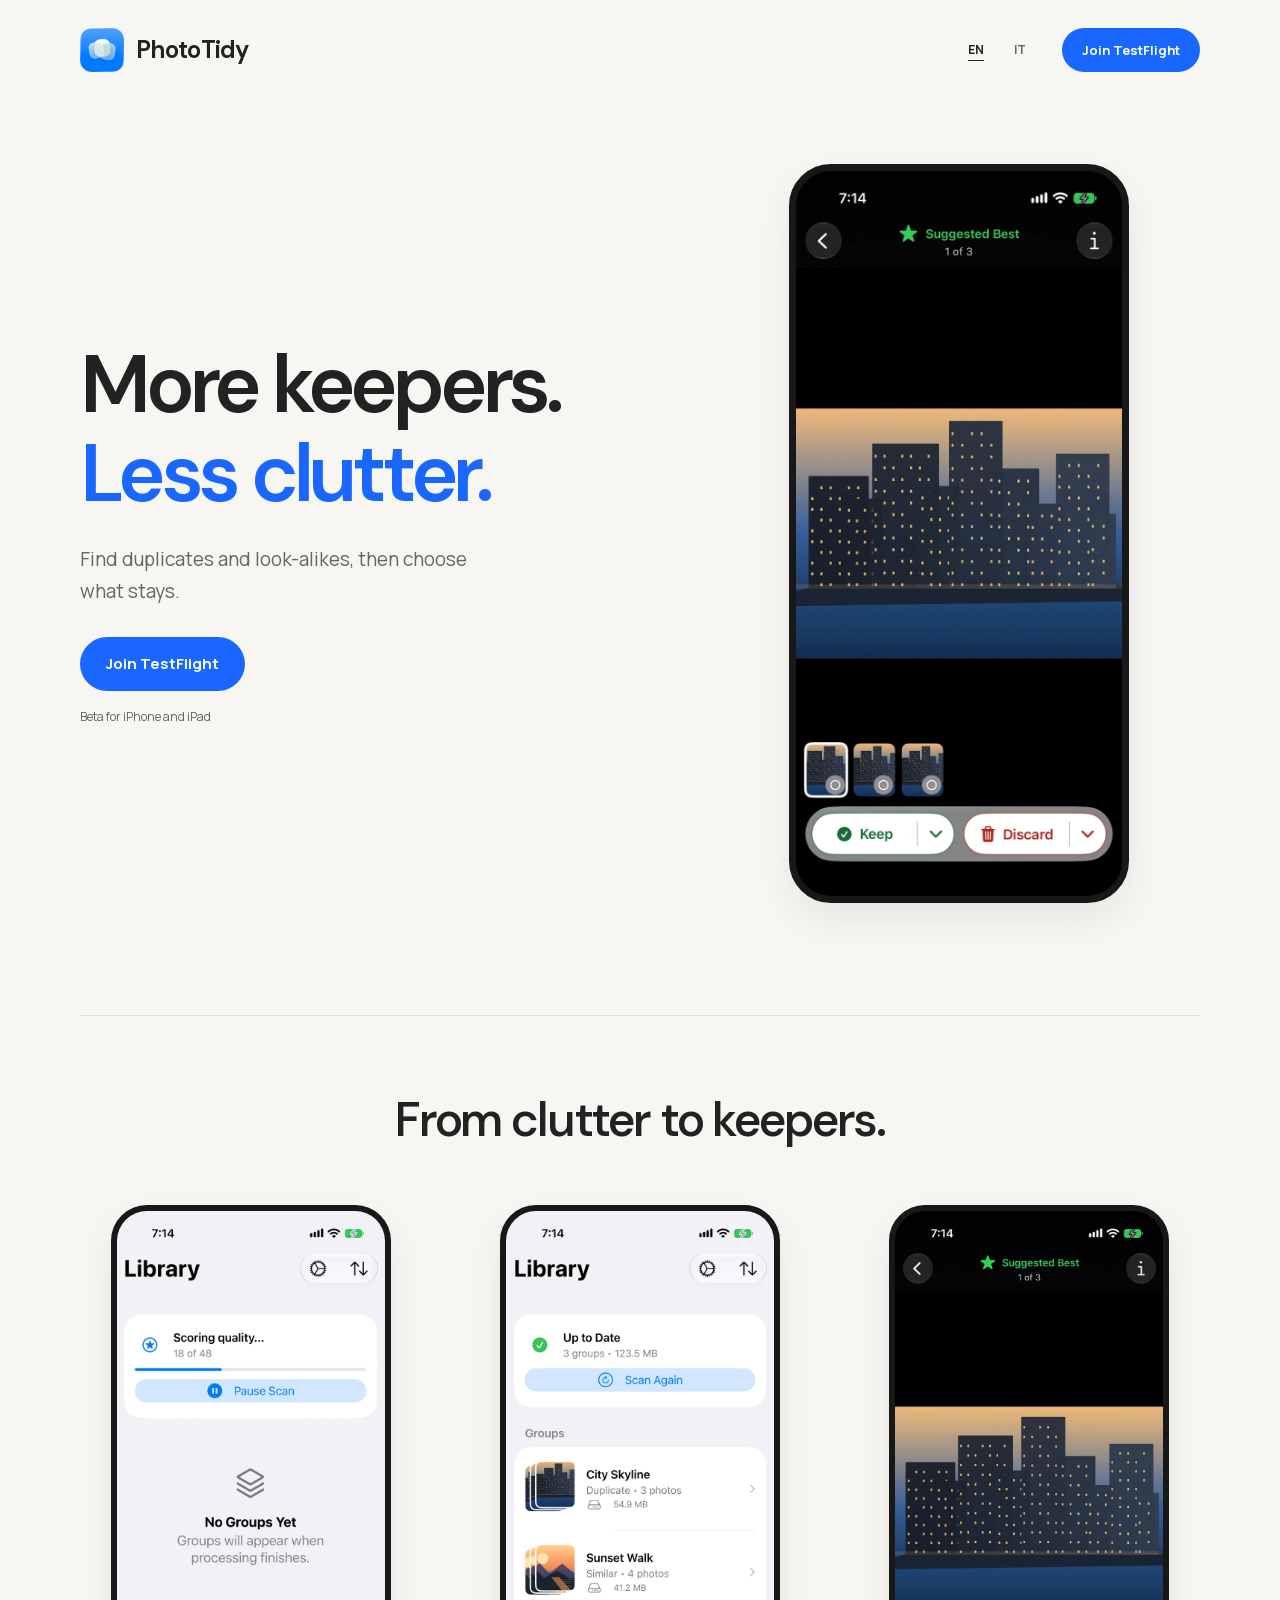
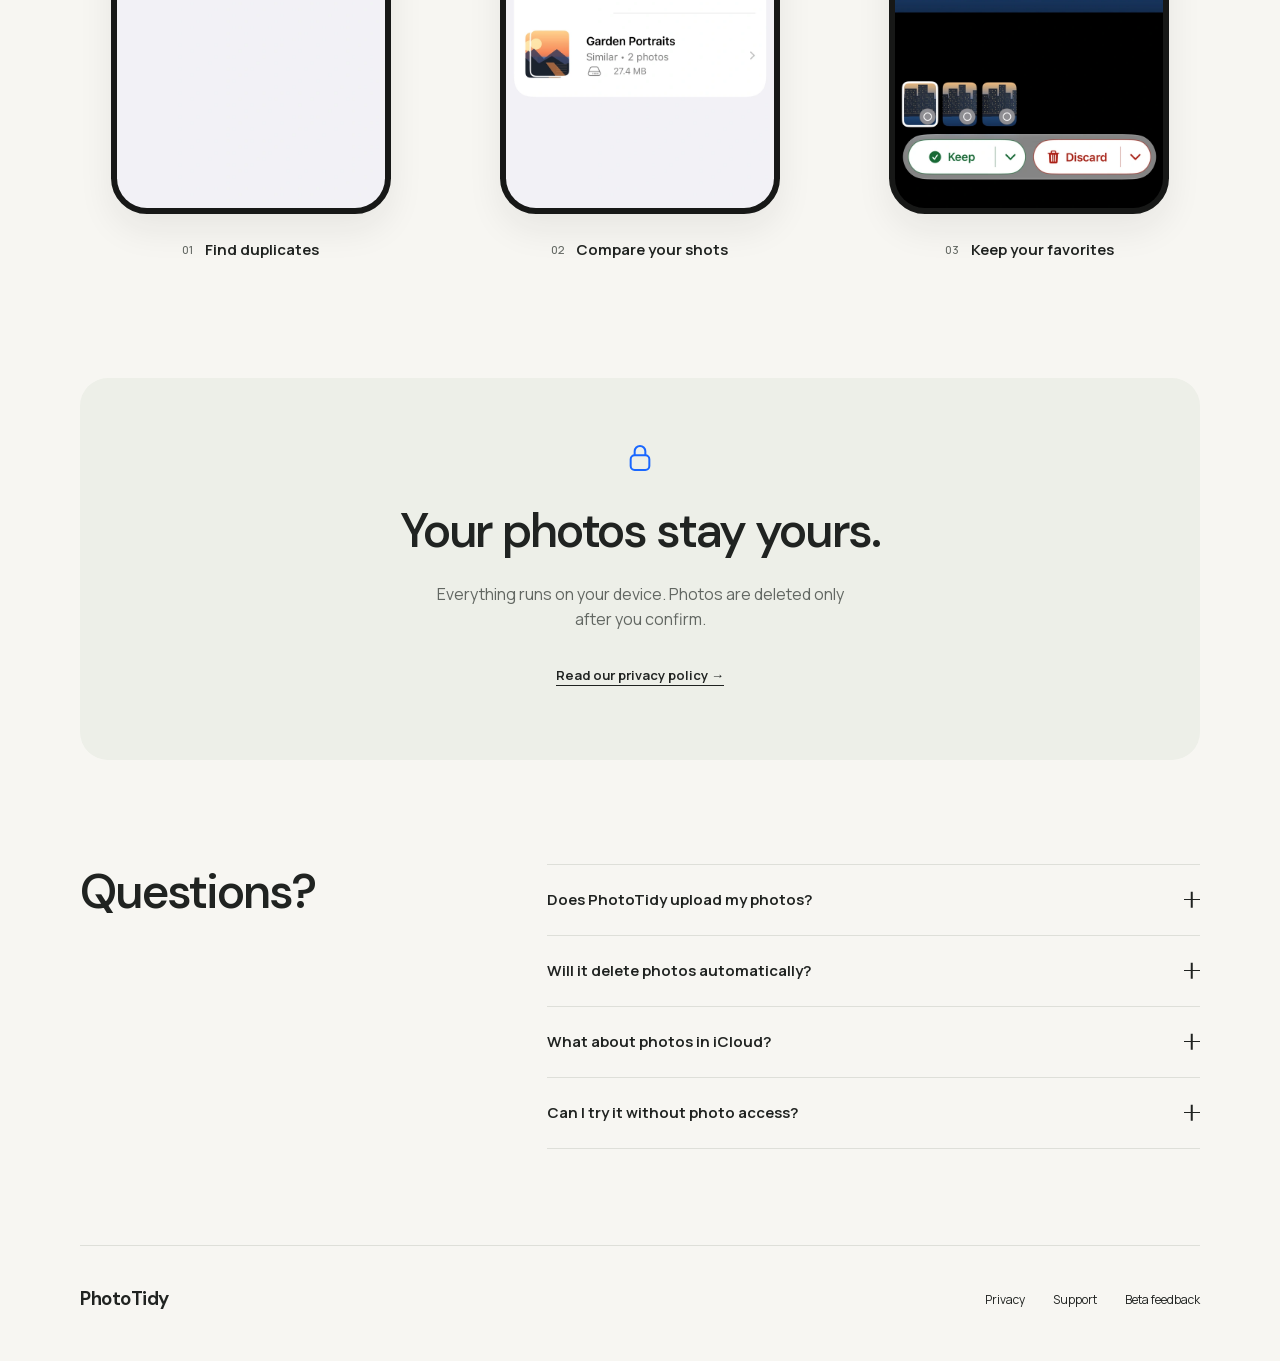
==== index.html @ 8529cd3a "Redesign landing pages with minimal layout and scroll reveals" ====
<!doctype html>
<html lang="en">
<head>
  <meta charset="utf-8">
  <meta name="viewport" content="width=device-width, initial-scale=1">
  <meta name="description" content="Find duplicates and similar shots, compare the best, and reclaim space. Every PhotoTidy scan runs privately on your device.">
  <meta property="og:title" content="PhotoTidy — Private photo cleanup for iPhone">
  <meta property="og:description" content="Find duplicates and similar shots, compare the best, and reclaim space. Every PhotoTidy scan runs privately on your device.">
  <meta property="og:type" content="website">
  <meta property="og:url" content="https://gerardomaruotti.github.io/photo-tidy-site/">
  <meta property="og:image" content="https://gerardomaruotti.github.io/photo-tidy-site/assets/og-redesign-20260906.png">
  <meta name="twitter:card" content="summary_large_image">
  <meta name="twitter:title" content="PhotoTidy — Private photo cleanup for iPhone">
  <meta name="twitter:description" content="Find duplicates and similar shots, compare the best, and reclaim space. Every PhotoTidy scan runs privately on your device.">
  <meta name="twitter:image" content="https://gerardomaruotti.github.io/photo-tidy-site/assets/og-redesign-20260906.png">
  <link rel="canonical" href="https://gerardomaruotti.github.io/photo-tidy-site/">
  <link rel="alternate" hreflang="en" href="https://gerardomaruotti.github.io/photo-tidy-site/">
  <link rel="alternate" hreflang="it" href="https://gerardomaruotti.github.io/photo-tidy-site/it/">
  <link rel="alternate" hreflang="x-default" href="https://gerardomaruotti.github.io/photo-tidy-site/">
  <link rel="icon" type="image/png" sizes="256x256" href="assets/favicon.png">
  <link rel="apple-touch-icon" href="assets/app-icon.png">
  <link rel="preload" href="assets/fonts/dm-sans.woff2" as="font" type="font/woff2" crossorigin>
  <link rel="preload" href="assets/fonts/manrope.woff2" as="font" type="font/woff2" crossorigin>
  <link rel="stylesheet" href="landing.css?v=20260906-redesign">
  <title>PhotoTidy — Private photo cleanup for iPhone</title>
<script src="landing.js?v=20260906-redesign" defer></script>
</head>
<body>
<a class="skip-link" href="#main">Skip to content</a>
<header class="header container">
<a class="brand" href="#top" aria-label="PhotoTidy"><img src="assets/app-icon.png" width="44" height="44" alt=""><span>PhotoTidy</span></a>
<nav aria-label="Main navigation">
<div class="languages" aria-label="Language"><a href="./" lang="en" hreflang="en" aria-current="page">EN</a><a href="it/" lang="it" hreflang="it" >IT</a></div>
<a class="button button-small" href="https://testflight.apple.com/join/RuyQJqvQ">Join TestFlight</a>
</nav></header>
<main id="main">
<section class="hero container" id="top" aria-labelledby="hero-title">
<div class="hero-copy"><h1 id="hero-title">More keepers.<br><span>Less clutter.</span></h1><p>Find duplicates and look-alikes, then choose what stays.</p><a class="button" href="https://testflight.apple.com/join/RuyQJqvQ">Join TestFlight</a><small>Beta for iPhone and iPad</small></div>
<div class="hero-visual"><div class="phone"><img src="assets/screenshots/compare-20260906.jpg" srcset="assets/screenshots/compare-20260906-736.webp 736w, assets/screenshots/compare-20260906-1104.webp 1104w" sizes="(max-width: 700px) 280px, 340px" width="1206" height="2622" alt="PhotoTidy interface: Keep your favorites" fetchpriority="high" decoding="async"></div></div></section>
<section class="walkthrough container" id="how-it-works" aria-labelledby="walk-title">
<h2 id="walk-title" data-reveal>From clutter to keepers.</h2><div class="steps">
<figure data-reveal style="--delay:0ms"><div class="phone"><img src="assets/screenshots/scan-20260906.jpg" srcset="assets/screenshots/scan-20260906-736.webp 736w, assets/screenshots/scan-20260906-1104.webp 1104w" sizes="(max-width: 700px) 260px, 280px" width="1206" height="2622" alt="PhotoTidy interface: Find duplicates" loading="lazy" decoding="async"></div><figcaption><span class="step-number" aria-hidden="true">01</span>Find duplicates</figcaption></figure>
<figure data-reveal style="--delay:70ms"><div class="phone"><img src="assets/screenshots/library-20260906.jpg" srcset="assets/screenshots/library-20260906-736.webp 736w, assets/screenshots/library-20260906-1104.webp 1104w" sizes="(max-width: 700px) 260px, 280px" width="1206" height="2622" alt="PhotoTidy interface: Compare your shots" loading="lazy" decoding="async"></div><figcaption><span class="step-number" aria-hidden="true">02</span>Compare your shots</figcaption></figure>
<figure data-reveal style="--delay:140ms"><div class="phone"><img src="assets/screenshots/compare-20260906.jpg" srcset="assets/screenshots/compare-20260906-736.webp 736w, assets/screenshots/compare-20260906-1104.webp 1104w" sizes="(max-width: 700px) 260px, 280px" width="1206" height="2622" alt="PhotoTidy interface: Keep your favorites" loading="lazy" decoding="async"></div><figcaption><span class="step-number" aria-hidden="true">03</span>Keep your favorites</figcaption></figure>
</div></section>
<section class="privacy container" id="privacy" aria-labelledby="privacy-title">
<div class="privacy-panel" data-reveal><svg aria-hidden="true" viewBox="0 0 24 24" fill="none" stroke="currentColor" stroke-width="1.5"><rect x="5" y="10" width="14" height="11" rx="3"/><path d="M8 10V7a4 4 0 0 1 8 0v3"/></svg><h2 id="privacy-title">Your photos stay yours.</h2><p>Everything runs on your device. Photos are deleted only after you confirm.</p><a class="text-link" href="privacy/">Read our privacy policy<span aria-hidden="true"> →</span></a></div></section>
<section class="faq container" id="faq" aria-labelledby="faq-title">
<h2 id="faq-title" data-reveal>Questions?</h2><div class="faq-list" data-reveal>
<details><summary>Does PhotoTidy upload my photos?<span class="plus" aria-hidden="true"></span></summary><p>No. PhotoTidy analyzes your library on your device, without uploading photos or metadata.</p></details>
<details><summary>Will it delete photos automatically?<span class="plus" aria-hidden="true"></span></summary><p>No. You choose what to keep or discard in Compare, then confirm deletion with the system prompt.</p></details>
<details><summary>What about photos in iCloud?<span class="plus" aria-hidden="true"></span></summary><p>Scanning uses local photos by default. You can allow iCloud downloads for scanning in Settings.</p></details>
<details><summary>Can I try it without photo access?<span class="plus" aria-hidden="true"></span></summary><p>Yes. Demo mode lets you explore the app before granting access to your photos.</p></details>
</div></section></main>
<footer class="footer container"><a class="wordmark" href="#top">PhotoTidy</a><nav aria-label="Footer"><a href="privacy/">Privacy</a><a href="support/">Support</a><a href="mailto:maruotti@icloud.com?subject=PhotoTidy%20Beta%20Feedback">Beta feedback</a></nav></footer>
</body>
</html>
---- landing.css ----
@font-face{font-family:"DM Sans";font-style:normal;font-weight:100 1000;font-display:swap;src:url("assets/fonts/dm-sans.woff2") format("woff2")}
@font-face{font-family:Manrope;font-style:normal;font-weight:200 800;font-display:swap;src:url("assets/fonts/manrope.woff2") format("woff2")}
:root{--paper:#f7f6f2;--ink:#202321;--muted:#626762;--blue:#1967ff;--line:#dedfd9}
*{box-sizing:border-box}
html{scroll-behavior:smooth;scroll-padding-top:24px}
body{margin:0;background:var(--paper);color:var(--ink);font:16px/1.6 Manrope,sans-serif}
a{color:inherit;text-decoration:none}
img{display:block;max-width:100%}
h1,h2,p,figure{margin:0}
h1,h2,.brand,.wordmark{font-family:"DM Sans",sans-serif}
:focus-visible{outline:3px solid var(--blue);outline-offset:5px}
.container{width:min(1120px,calc(100% - 80px));margin-inline:auto}
.skip-link{position:fixed;top:12px;left:12px;z-index:10;background:white;padding:12px;transform:translateY(-160%)}
.skip-link:focus{transform:none}
.header{min-height:100px;display:flex;align-items:center;justify-content:space-between;gap:24px}
.brand{display:flex;align-items:center;gap:12px;font-size:24px;font-weight:650;letter-spacing:-.7px}
.brand img{border-radius:12px}
.header nav,.languages{display:flex;align-items:center;gap:20px}
.languages{gap:0}
.languages a{display:grid;place-items:center;min-width:44px;min-height:44px;font-size:12px;font-weight:700;color:var(--muted)}
.languages a[aria-current]{color:var(--ink);text-decoration:underline;text-underline-offset:6px}
.button{display:inline-flex;align-items:center;justify-content:center;min-height:54px;padding:13px 26px;border-radius:100px;background:var(--blue);color:white;font-size:15px;font-weight:700;transition:background-color .2s}
.button:hover{background:#1153d3}
.button-small{font-size:13px;min-height:44px;padding:10px 20px}
.hero{display:grid;grid-template-columns:1.2fr 1fr;align-items:center;gap:60px;padding-block:64px 112px}
h1{font-size:clamp(56px,6.3vw,88px);font-weight:600;letter-spacing:-.065em;line-height:1.1}
h1 span{color:var(--blue)}
.hero-copy>p{max-width:390px;margin:26px 0 30px;font-size:19px;color:var(--muted);line-height:1.65}
.hero-copy small{display:block;margin-top:16px;font-size:12px;color:var(--muted)}
.hero-visual{display:grid;place-items:center}
.phone{width:100%;aspect-ratio:1206/2622;background:#171817;border:7px solid #171817;border-radius:42px;overflow:hidden;box-shadow:0 16px 36px #20232112}
.phone img{width:100%;height:100%;object-fit:cover}
.hero .phone{width:min(340px,100%)}
h2{font-size:clamp(32px,3.8vw,48px);font-weight:550;letter-spacing:-.045em;line-height:1.18}
.walkthrough{padding-block:76px 104px;border-top:1px solid var(--line)}
.walkthrough h2{text-align:center;margin-bottom:56px}
.steps{display:grid;grid-template-columns:repeat(3,minmax(0,1fr));gap:48px}
.steps figure{min-width:0;display:flex;flex-direction:column;align-items:center}
.steps .phone{max-width:280px;border-radius:36px;border-width:6px}
figcaption{display:flex;align-items:center;justify-content:center;gap:12px;margin-top:24px;font-size:15px;font-weight:650}
.step-number{font-size:11px;color:var(--muted);font-weight:500}
.privacy{padding-block:12px 96px}
.privacy-panel{padding:64px 28px;background:#edefe8;border-radius:28px;text-align:center}
.privacy-panel svg{width:32px;height:32px;margin:0 auto 22px;color:var(--blue)}
.privacy-panel p{max-width:430px;margin:22px auto;color:var(--muted)}
.text-link{display:inline-block;padding-block:10px;font-size:13px;font-weight:650;text-decoration:underline;text-underline-offset:5px}
.faq{display:grid;grid-template-columns:1fr 1.65fr;align-items:start;gap:72px;padding-block:8px 96px}
.faq-list{border-top:1px solid var(--line)}
details{border-bottom:1px solid var(--line)}
summary{display:flex;align-items:center;justify-content:space-between;gap:20px;padding:23px 0;font-size:15px;font-weight:650;cursor:pointer;list-style:none}
summary::-webkit-details-marker{display:none}
.plus{position:relative;flex:0 0 16px;height:16px}
.plus::before,.plus::after{content:"";position:absolute;background:currentColor;left:0;top:7px;width:16px;height:1.5px}
.plus::after{transform:rotate(90deg)}
details[open] .plus::after{transform:none}
details p{margin:0 32px 24px 0;color:var(--muted);font-size:14px}
.footer{border-top:1px solid var(--line);padding-block:32px 40px;display:flex;align-items:center;justify-content:space-between;gap:20px}
.wordmark{font-size:19px;font-weight:650;letter-spacing:-.5px}
.footer nav{display:flex;gap:28px;flex-wrap:wrap}
.footer nav a{font-size:12px;padding-block:12px}
.footer nav a:hover{text-decoration:underline}
[data-reveal].reveal-pending{opacity:0;transform:translateY(16px)}
[data-reveal].reveal-active{transition:opacity 450ms ease-out,transform 450ms ease-out;transition-delay:var(--delay,0ms)}
[data-reveal]:focus-within{opacity:1!important;transform:none!important;transition:none!important}
@media(max-width:1000px){.hero{gap:32px}.steps{gap:28px}.faq{gap:40px}}
@media(max-width:700px){
.container{width:calc(100% - 40px)}
.header{min-height:88px;gap:10px}.brand{gap:8px;font-size:20px}.brand img{width:36px;height:36px;border-radius:10px}
.header nav{gap:6px}.button-small{font-size:11px;padding:10px 13px}.languages a{min-width:36px}
.hero{grid-template-columns:1fr;gap:44px;text-align:center;padding-block:44px 72px}
h1{font-size:clamp(48px,10.5vw,68px);letter-spacing:-.055em}
.hero-copy>p{font-size:17px;max-width:340px;margin:22px auto 26px}.hero .phone{width:min(280px,100%);border-radius:38px}
.walkthrough{padding-block:56px 64px}.walkthrough h2{margin-bottom:38px}.steps{grid-template-columns:1fr;gap:48px}.steps .phone{width:min(260px,100%)}figcaption{margin-top:18px}
.privacy{padding-block:0 64px}.privacy-panel{padding:44px 22px;border-radius:22px}.privacy-panel p{font-size:15px}
.faq{grid-template-columns:1fr;gap:28px;padding-block:0 64px}.faq h2{text-align:center}summary{font-size:14px;padding-block:22px}
.footer{flex-direction:column;gap:8px;padding-block:28px}.footer nav{gap:24px;justify-content:center}
[data-reveal].reveal-pending{transform:translateY(8px)}[data-reveal].reveal-active{transition-duration:300ms;transition-delay:0ms}
}
@media(max-width:390px){.brand span{display:none}.header nav{gap:8px}.languages a{min-width:40px}}
@media(prefers-reduced-motion:reduce){html{scroll-behavior:auto}*,*::before,*::after{transition:none!important;animation:none!important}[data-reveal].reveal-pending{opacity:1;transform:none}}
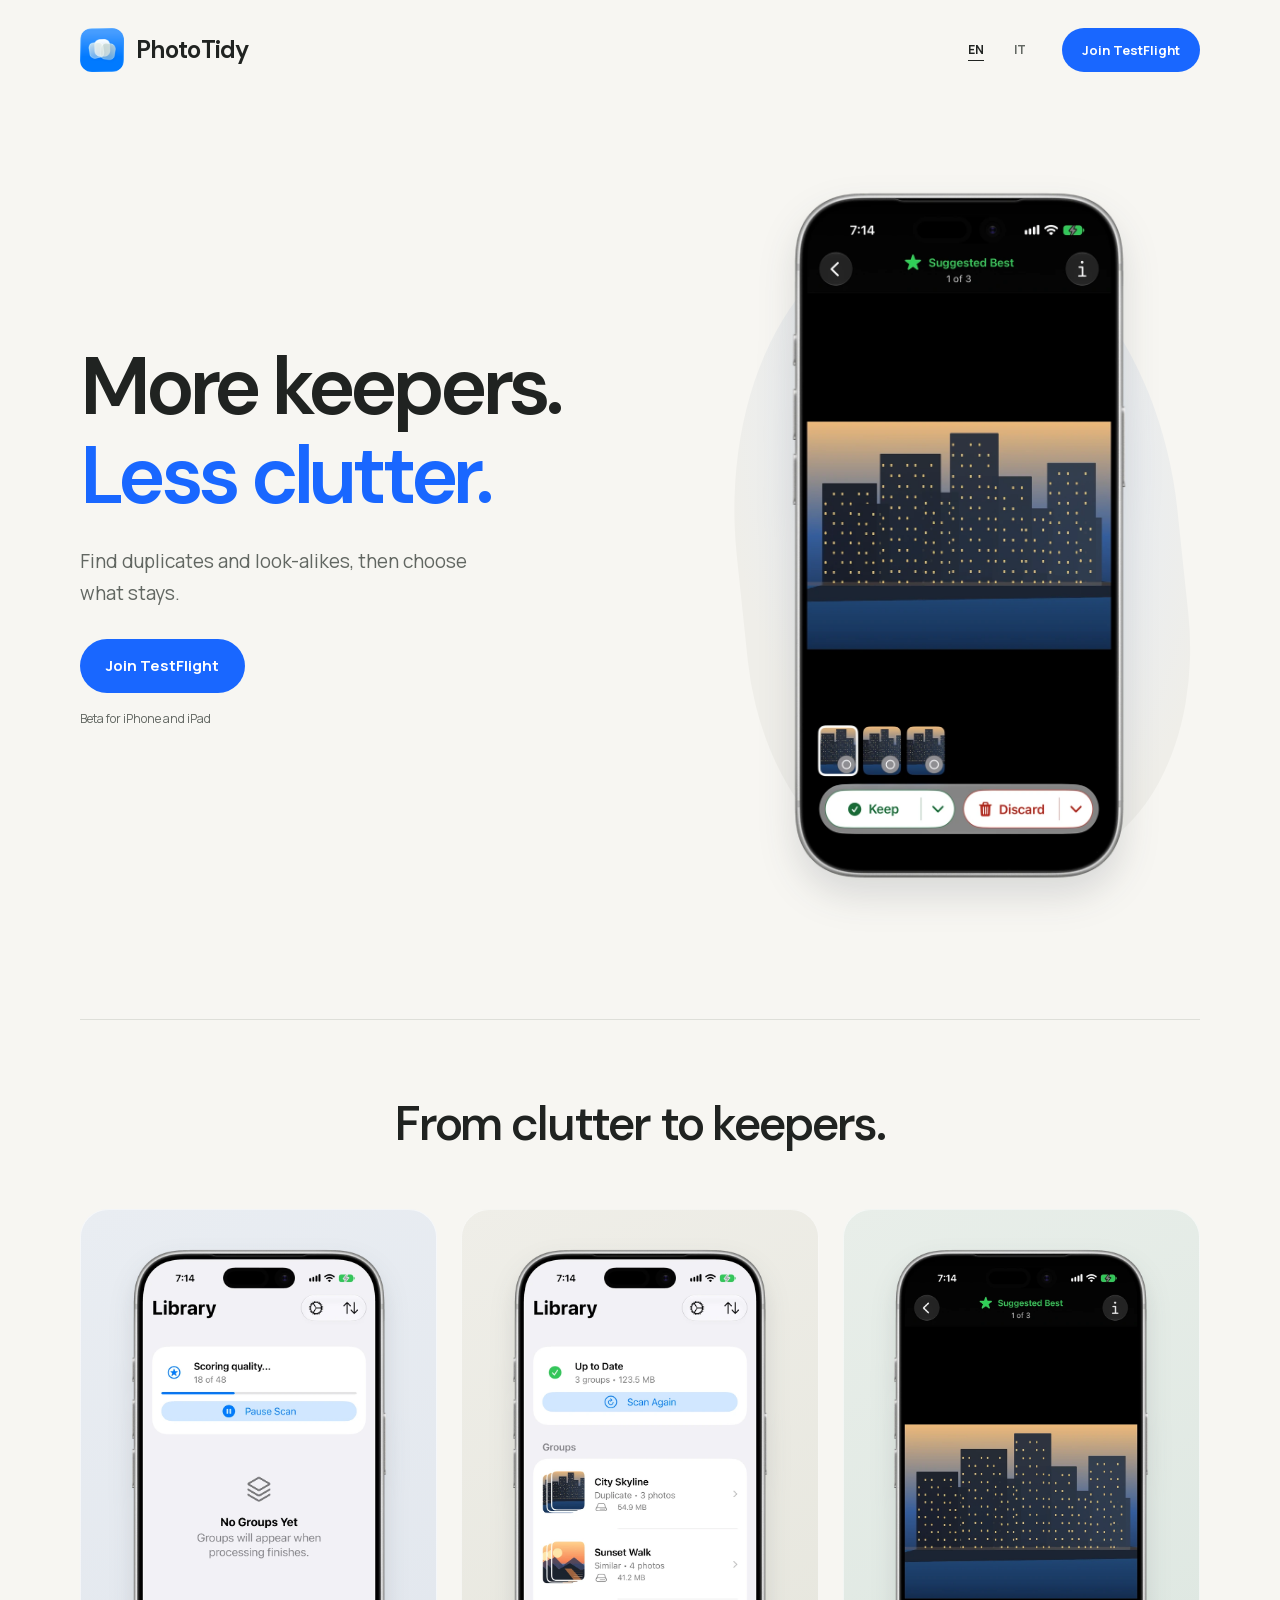
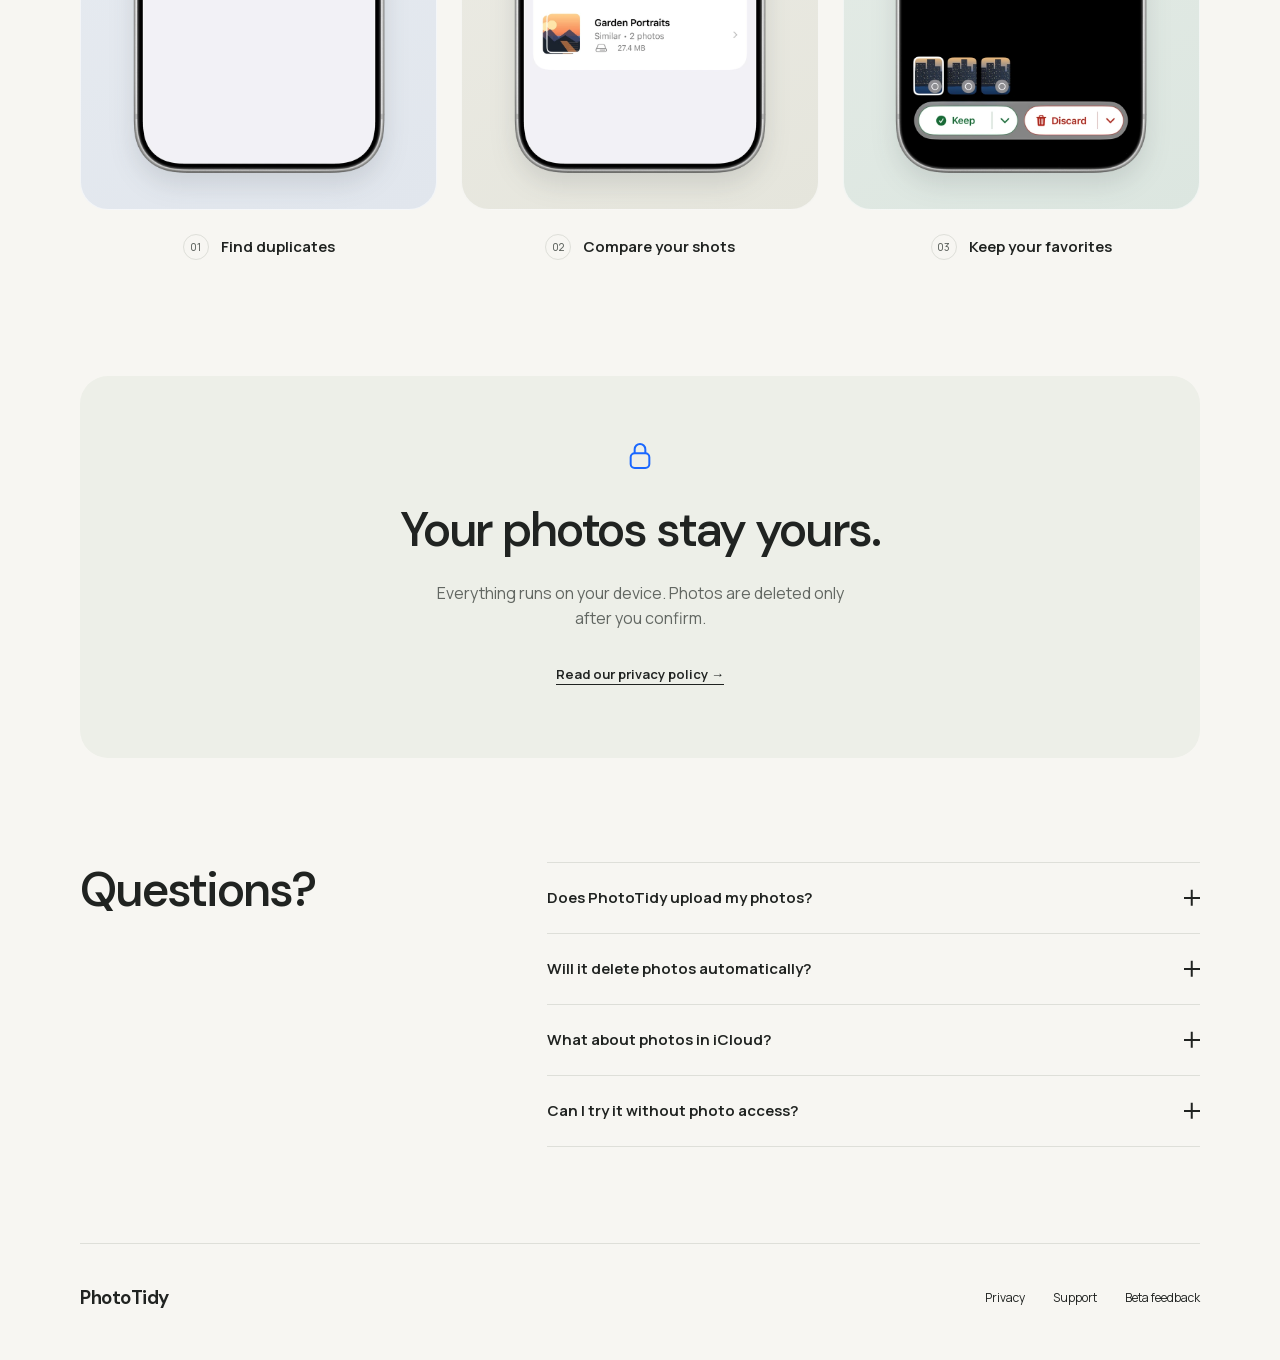
==== commit 9562ff56: "Polish screenshot sections with authentic iPhone frames" ====
--- a/index.html
+++ b/index.html
@@ -8,11 +8,11 @@
   <meta property="og:description" content="Find duplicates and similar shots, compare the best, and reclaim space. Every PhotoTidy scan runs privately on your device.">
   <meta property="og:type" content="website">
   <meta property="og:url" content="https://gerardomaruotti.github.io/photo-tidy-site/">
-  <meta property="og:image" content="https://gerardomaruotti.github.io/photo-tidy-site/assets/og-redesign-20260906.png">
+  <meta property="og:image" content="https://gerardomaruotti.github.io/photo-tidy-site/assets/og-framed-20260906.png">
   <meta name="twitter:card" content="summary_large_image">
   <meta name="twitter:title" content="PhotoTidy — Private photo cleanup for iPhone">
   <meta name="twitter:description" content="Find duplicates and similar shots, compare the best, and reclaim space. Every PhotoTidy scan runs privately on your device.">
-  <meta name="twitter:image" content="https://gerardomaruotti.github.io/photo-tidy-site/assets/og-redesign-20260906.png">
+  <meta name="twitter:image" content="https://gerardomaruotti.github.io/photo-tidy-site/assets/og-framed-20260906.png">
   <link rel="canonical" href="https://gerardomaruotti.github.io/photo-tidy-site/">
   <link rel="alternate" hreflang="en" href="https://gerardomaruotti.github.io/photo-tidy-site/">
   <link rel="alternate" hreflang="it" href="https://gerardomaruotti.github.io/photo-tidy-site/it/">
@@ -21,7 +21,7 @@
   <link rel="apple-touch-icon" href="assets/app-icon.png">
   <link rel="preload" href="assets/fonts/dm-sans.woff2" as="font" type="font/woff2" crossorigin>
   <link rel="preload" href="assets/fonts/manrope.woff2" as="font" type="font/woff2" crossorigin>
-  <link rel="stylesheet" href="landing.css?v=20260906-redesign">
+  <link rel="stylesheet" href="landing.css?v=20260906-frames">
   <title>PhotoTidy — Private photo cleanup for iPhone</title>
 <script src="landing.js?v=20260906-redesign" defer></script>
 </head>
@@ -36,12 +36,12 @@
 <main id="main">
 <section class="hero container" id="top" aria-labelledby="hero-title">
 <div class="hero-copy"><h1 id="hero-title">More keepers.<br><span>Less clutter.</span></h1><p>Find duplicates and look-alikes, then choose what stays.</p><a class="button" href="https://testflight.apple.com/join/RuyQJqvQ">Join TestFlight</a><small>Beta for iPhone and iPad</small></div>
-<div class="hero-visual"><div class="phone"><img src="assets/screenshots/compare-20260906.jpg" srcset="assets/screenshots/compare-20260906-736.webp 736w, assets/screenshots/compare-20260906-1104.webp 1104w" sizes="(max-width: 700px) 280px, 340px" width="1206" height="2622" alt="PhotoTidy interface: Keep your favorites" fetchpriority="high" decoding="async"></div></div></section>
+<div class="hero-visual"><div class="phone"><img src="assets/screenshots/compare-framed-20260906.png" srcset="assets/screenshots/compare-framed-20260906-736.webp 736w, assets/screenshots/compare-framed-20260906-1104.webp 1104w" sizes="(max-width: 700px) 280px, (max-width: 1000px) 32vw, 340px" width="1350" height="2760" alt="PhotoTidy interface: Keep your favorites" fetchpriority="high" decoding="async"></div></div></section>
 <section class="walkthrough container" id="how-it-works" aria-labelledby="walk-title">
 <h2 id="walk-title" data-reveal>From clutter to keepers.</h2><div class="steps">
-<figure data-reveal style="--delay:0ms"><div class="phone"><img src="assets/screenshots/scan-20260906.jpg" srcset="assets/screenshots/scan-20260906-736.webp 736w, assets/screenshots/scan-20260906-1104.webp 1104w" sizes="(max-width: 700px) 260px, 280px" width="1206" height="2622" alt="PhotoTidy interface: Find duplicates" loading="lazy" decoding="async"></div><figcaption><span class="step-number" aria-hidden="true">01</span>Find duplicates</figcaption></figure>
-<figure data-reveal style="--delay:70ms"><div class="phone"><img src="assets/screenshots/library-20260906.jpg" srcset="assets/screenshots/library-20260906-736.webp 736w, assets/screenshots/library-20260906-1104.webp 1104w" sizes="(max-width: 700px) 260px, 280px" width="1206" height="2622" alt="PhotoTidy interface: Compare your shots" loading="lazy" decoding="async"></div><figcaption><span class="step-number" aria-hidden="true">02</span>Compare your shots</figcaption></figure>
-<figure data-reveal style="--delay:140ms"><div class="phone"><img src="assets/screenshots/compare-20260906.jpg" srcset="assets/screenshots/compare-20260906-736.webp 736w, assets/screenshots/compare-20260906-1104.webp 1104w" sizes="(max-width: 700px) 260px, 280px" width="1206" height="2622" alt="PhotoTidy interface: Keep your favorites" loading="lazy" decoding="async"></div><figcaption><span class="step-number" aria-hidden="true">03</span>Keep your favorites</figcaption></figure>
+<figure data-reveal style="--delay:0ms"><div class="device-stage"><div class="phone"><img src="assets/screenshots/scan-framed-20260906.png" srcset="assets/screenshots/scan-framed-20260906-736.webp 736w, assets/screenshots/scan-framed-20260906-1104.webp 1104w" sizes="(max-width: 700px) 244px, (max-width: 1000px) 23vw, 260px" width="1350" height="2760" alt="PhotoTidy interface: Find duplicates" loading="lazy" decoding="async"></div></div><figcaption><span class="step-number" aria-hidden="true">01</span>Find duplicates</figcaption></figure>
+<figure data-reveal style="--delay:70ms"><div class="device-stage"><div class="phone"><img src="assets/screenshots/library-framed-20260906.png" srcset="assets/screenshots/library-framed-20260906-736.webp 736w, assets/screenshots/library-framed-20260906-1104.webp 1104w" sizes="(max-width: 700px) 244px, (max-width: 1000px) 23vw, 260px" width="1350" height="2760" alt="PhotoTidy interface: Compare your shots" loading="lazy" decoding="async"></div></div><figcaption><span class="step-number" aria-hidden="true">02</span>Compare your shots</figcaption></figure>
+<figure data-reveal style="--delay:140ms"><div class="device-stage"><div class="phone"><img src="assets/screenshots/compare-framed-20260906.png" srcset="assets/screenshots/compare-framed-20260906-736.webp 736w, assets/screenshots/compare-framed-20260906-1104.webp 1104w" sizes="(max-width: 700px) 244px, (max-width: 1000px) 23vw, 260px" width="1350" height="2760" alt="PhotoTidy interface: Keep your favorites" loading="lazy" decoding="async"></div></div><figcaption><span class="step-number" aria-hidden="true">03</span>Keep your favorites</figcaption></figure>
 </div></section>
 <section class="privacy container" id="privacy" aria-labelledby="privacy-title">
 <div class="privacy-panel" data-reveal><svg aria-hidden="true" viewBox="0 0 24 24" fill="none" stroke="currentColor" stroke-width="1.5"><rect x="5" y="10" width="14" height="11" rx="3"/><path d="M8 10V7a4 4 0 0 1 8 0v3"/></svg><h2 id="privacy-title">Your photos stay yours.</h2><p>Everything runs on your device. Photos are deleted only after you confirm.</p><a class="text-link" href="privacy/">Read our privacy policy<span aria-hidden="true"> →</span></a></div></section>
--- a/landing.css
+++ b/landing.css
@@ -27,18 +27,22 @@
 h1 span{color:var(--blue)}
 .hero-copy>p{max-width:390px;margin:26px 0 30px;font-size:19px;color:var(--muted);line-height:1.65}
 .hero-copy small{display:block;margin-top:16px;font-size:12px;color:var(--muted)}
-.hero-visual{display:grid;place-items:center}
-.phone{width:100%;aspect-ratio:1206/2622;background:#171817;border:7px solid #171817;border-radius:42px;overflow:hidden;box-shadow:0 16px 36px #20232112}
-.phone img{width:100%;height:100%;object-fit:cover}
+.hero-visual{position:relative;isolation:isolate;display:grid;place-items:center;padding-block:24px}
+.hero-visual::before{content:"";position:absolute;z-index:-1;inset:8% 4% 5%;border-radius:48% 48% 36% 36%;background:radial-gradient(ellipse at 55% 35%,#e0e9f9 0%,#eaedf0 45%,#efeee9 72%);transform:rotate(-6deg)}
+.phone{width:100%;position:relative;filter:drop-shadow(0 18px 18px #252e3b24)}
+.phone img{width:100%;height:auto;aspect-ratio:1350/2760;object-fit:contain}
 .hero .phone{width:min(340px,100%)}
 h2{font-size:clamp(32px,3.8vw,48px);font-weight:550;letter-spacing:-.045em;line-height:1.18}
 .walkthrough{padding-block:76px 104px;border-top:1px solid var(--line)}
 .walkthrough h2{text-align:center;margin-bottom:56px}
-.steps{display:grid;grid-template-columns:repeat(3,minmax(0,1fr));gap:48px}
+.steps{display:grid;grid-template-columns:repeat(3,minmax(0,1fr));gap:24px}
 .steps figure{min-width:0;display:flex;flex-direction:column;align-items:center}
-.steps .phone{max-width:280px;border-radius:36px;border-width:6px}
+.device-stage{width:100%;display:grid;place-items:center;padding:36px 24px 32px;border-radius:28px;background:linear-gradient(155deg,#e9edf2,#e1e6ed);border:1px solid #fff9}
+.steps figure:nth-child(2) .device-stage{background:linear-gradient(155deg,#efeee8,#e5e5dc)}
+.steps figure:nth-child(3) .device-stage{background:linear-gradient(155deg,#e8eee9,#dce6e0)}
+.steps .phone{max-width:260px;filter:drop-shadow(0 12px 12px #252e3b20)}
 figcaption{display:flex;align-items:center;justify-content:center;gap:12px;margin-top:24px;font-size:15px;font-weight:650}
-.step-number{font-size:11px;color:var(--muted);font-weight:500}
+.step-number{display:grid;place-items:center;width:26px;height:26px;border:1px solid var(--line);border-radius:50%;font-size:10px;color:var(--muted);font-weight:500}
 .privacy{padding-block:12px 96px}
 .privacy-panel{padding:64px 28px;background:#edefe8;border-radius:28px;text-align:center}
 .privacy-panel svg{width:32px;height:32px;margin:0 auto 22px;color:var(--blue)}
@@ -62,15 +66,16 @@
 [data-reveal].reveal-pending{opacity:0;transform:translateY(16px)}
 [data-reveal].reveal-active{transition:opacity 450ms ease-out,transform 450ms ease-out;transition-delay:var(--delay,0ms)}
 [data-reveal]:focus-within{opacity:1!important;transform:none!important;transition:none!important}
-@media(max-width:1000px){.hero{gap:32px}.steps{gap:28px}.faq{gap:40px}}
+@media(max-width:1000px){.hero{gap:32px}.steps{gap:16px}.device-stage{padding:28px 16px;border-radius:22px}.faq{gap:40px}}
 @media(max-width:700px){
 .container{width:calc(100% - 40px)}
 .header{min-height:88px;gap:10px}.brand{gap:8px;font-size:20px}.brand img{width:36px;height:36px;border-radius:10px}
 .header nav{gap:6px}.button-small{font-size:11px;padding:10px 13px}.languages a{min-width:36px}
 .hero{grid-template-columns:1fr;gap:44px;text-align:center;padding-block:44px 72px}
 h1{font-size:clamp(48px,10.5vw,68px);letter-spacing:-.055em}
-.hero-copy>p{font-size:17px;max-width:340px;margin:22px auto 26px}.hero .phone{width:min(280px,100%);border-radius:38px}
-.walkthrough{padding-block:56px 64px}.walkthrough h2{margin-bottom:38px}.steps{grid-template-columns:1fr;gap:48px}.steps .phone{width:min(260px,100%)}figcaption{margin-top:18px}
+.hero-copy>p{font-size:17px;max-width:340px;margin:22px auto 26px}.hero .phone{width:min(280px,100%)}
+.hero-visual{padding:22px 8px}.hero-visual::before{inset:8% 0 6%;max-width:390px;margin-inline:auto;transform:none;border-radius:44% 44% 32% 32%}
+.walkthrough{padding-block:56px 64px}.walkthrough h2{margin-bottom:38px}.steps{grid-template-columns:1fr;gap:36px}.steps figure{width:100%;max-width:390px;margin-inline:auto}.device-stage{padding:30px 18px;border-radius:24px}.steps .phone{width:min(244px,100%)}figcaption{margin-top:18px}
 .privacy{padding-block:0 64px}.privacy-panel{padding:44px 22px;border-radius:22px}.privacy-panel p{font-size:15px}
 .faq{grid-template-columns:1fr;gap:28px;padding-block:0 64px}.faq h2{text-align:center}summary{font-size:14px;padding-block:22px}
 .footer{flex-direction:column;gap:8px;padding-block:28px}.footer nav{gap:24px;justify-content:center}
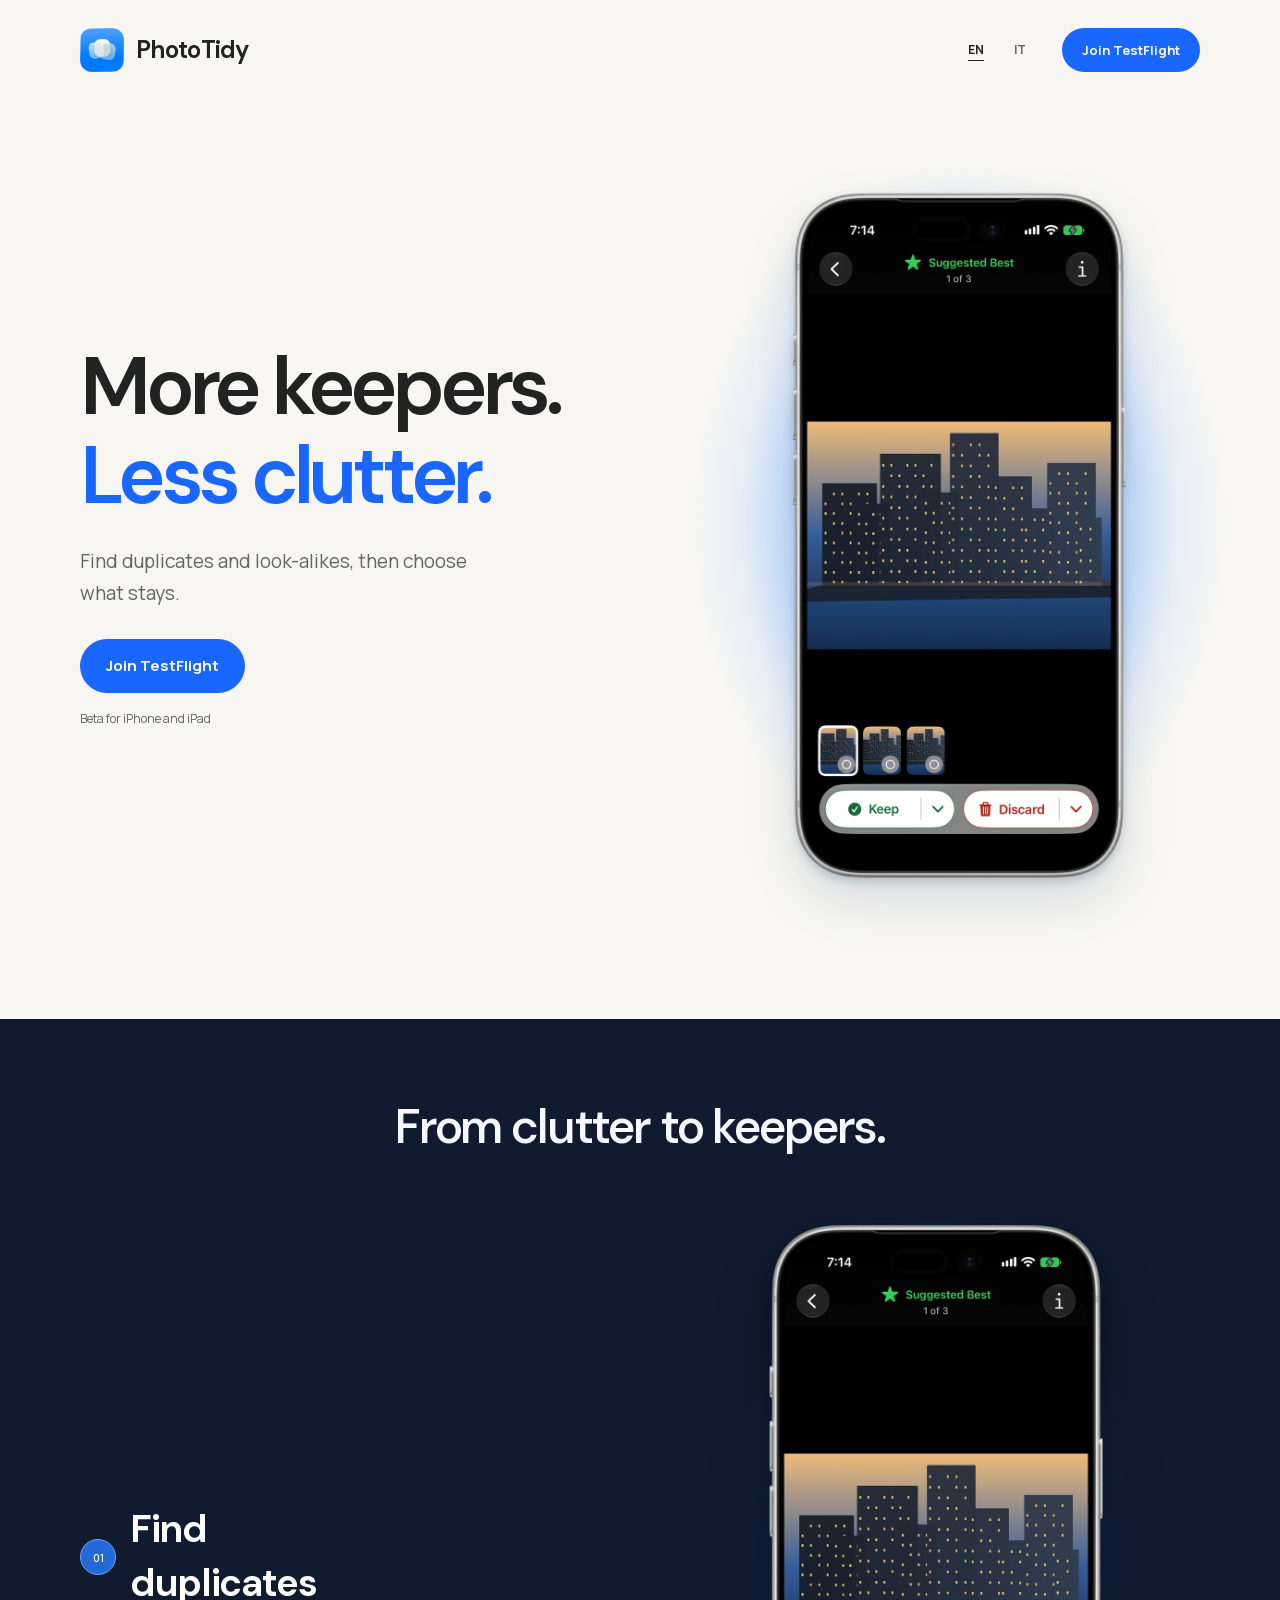
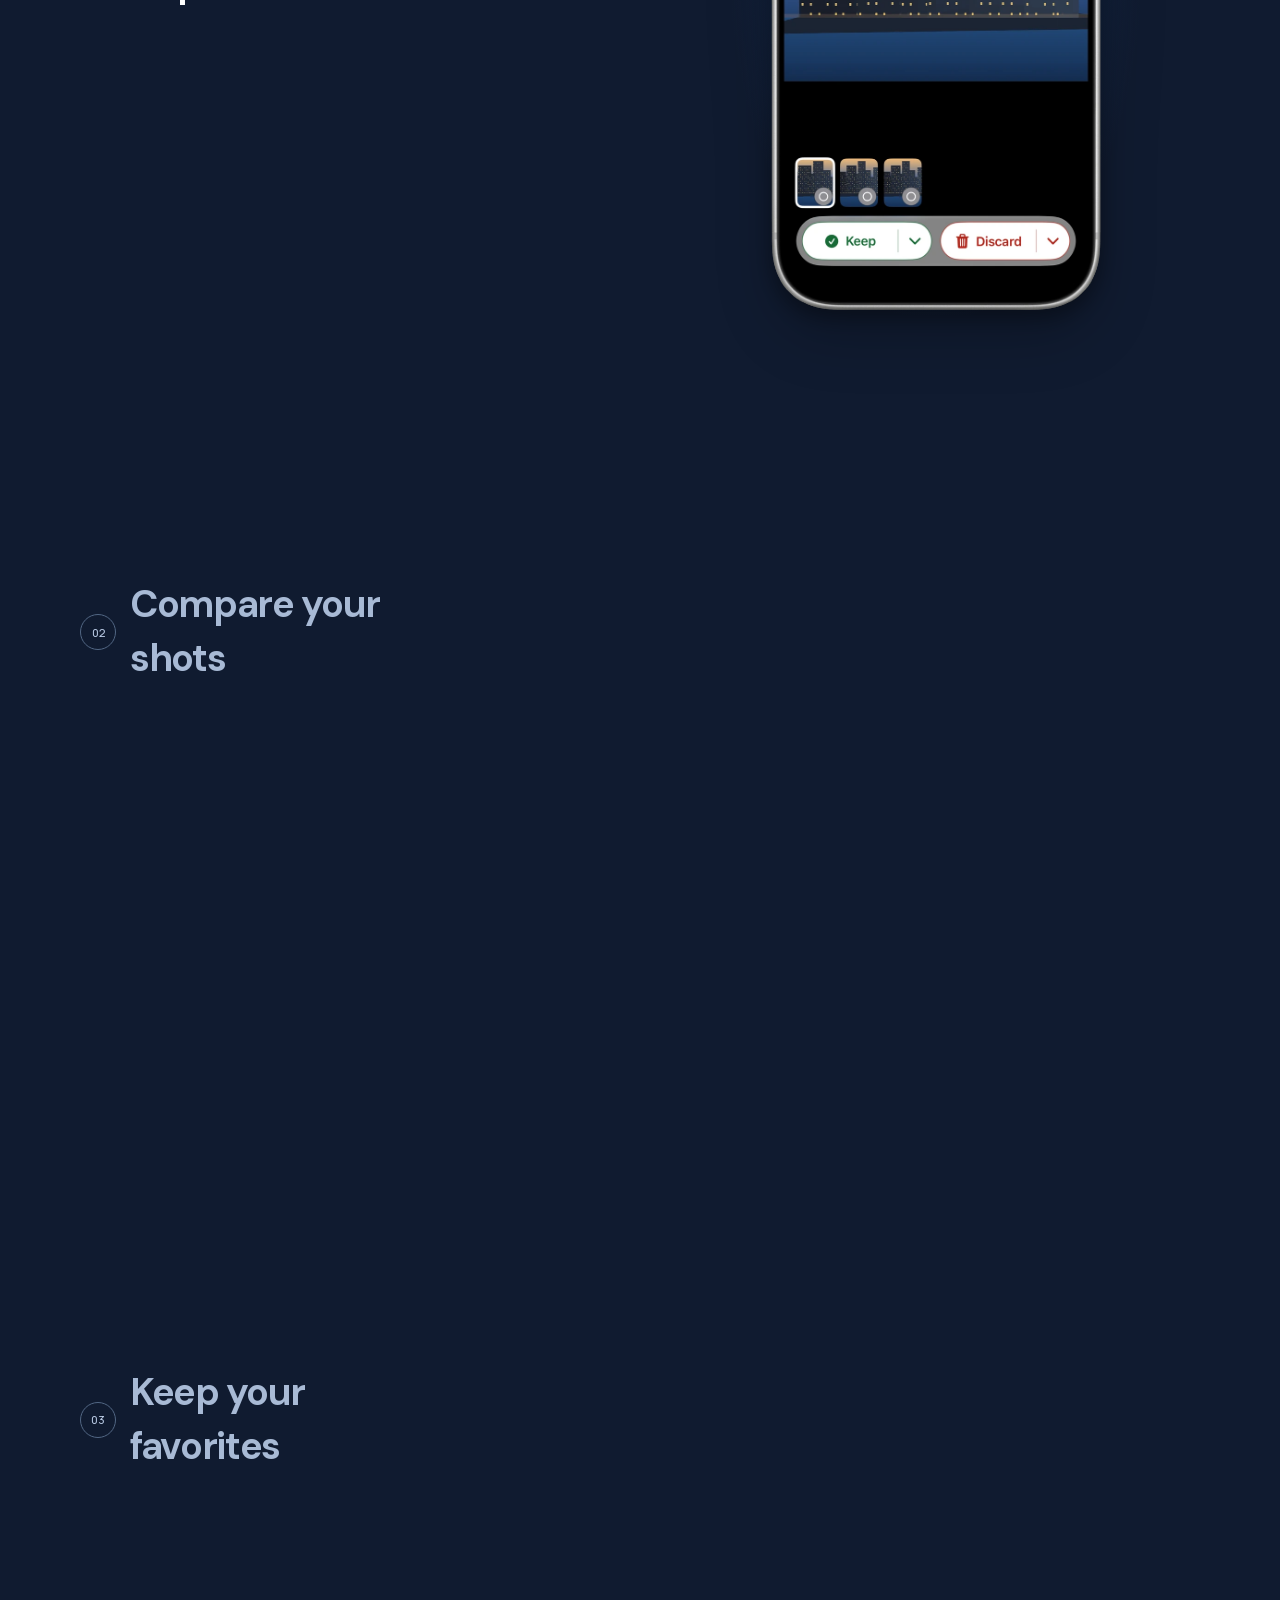
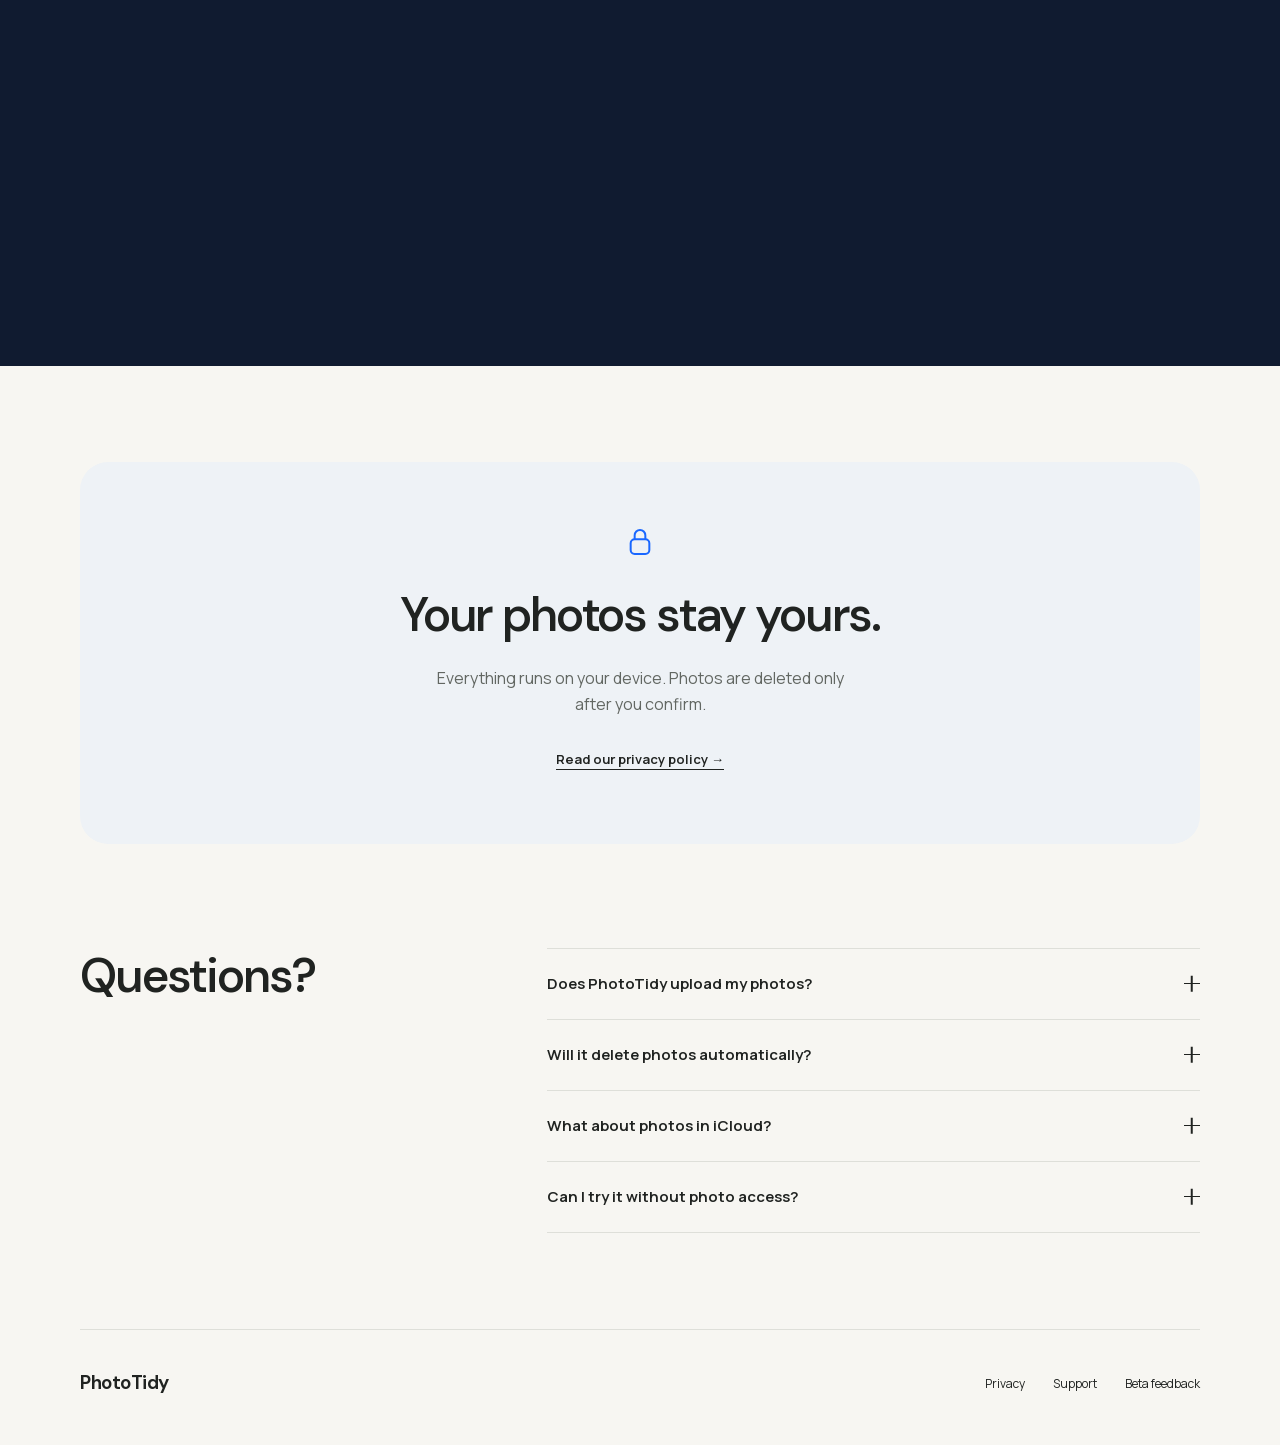
==== commit b10b5a41: "Add blue depth and responsive scroll storytelling" ====
--- a/index.html
+++ b/index.html
@@ -8,11 +8,11 @@
   <meta property="og:description" content="Find duplicates and similar shots, compare the best, and reclaim space. Every PhotoTidy scan runs privately on your device.">
   <meta property="og:type" content="website">
   <meta property="og:url" content="https://gerardomaruotti.github.io/photo-tidy-site/">
-  <meta property="og:image" content="https://gerardomaruotti.github.io/photo-tidy-site/assets/og-framed-20260906.png">
+  <meta property="og:image" content="https://gerardomaruotti.github.io/photo-tidy-site/assets/og-depth-20260906.png">
   <meta name="twitter:card" content="summary_large_image">
   <meta name="twitter:title" content="PhotoTidy — Private photo cleanup for iPhone">
   <meta name="twitter:description" content="Find duplicates and similar shots, compare the best, and reclaim space. Every PhotoTidy scan runs privately on your device.">
-  <meta name="twitter:image" content="https://gerardomaruotti.github.io/photo-tidy-site/assets/og-framed-20260906.png">
+  <meta name="twitter:image" content="https://gerardomaruotti.github.io/photo-tidy-site/assets/og-depth-20260906.png">
   <link rel="canonical" href="https://gerardomaruotti.github.io/photo-tidy-site/">
   <link rel="alternate" hreflang="en" href="https://gerardomaruotti.github.io/photo-tidy-site/">
   <link rel="alternate" hreflang="it" href="https://gerardomaruotti.github.io/photo-tidy-site/it/">
@@ -21,9 +21,9 @@
   <link rel="apple-touch-icon" href="assets/app-icon.png">
   <link rel="preload" href="assets/fonts/dm-sans.woff2" as="font" type="font/woff2" crossorigin>
   <link rel="preload" href="assets/fonts/manrope.woff2" as="font" type="font/woff2" crossorigin>
-  <link rel="stylesheet" href="landing.css?v=20260906-frames">
+  <link rel="stylesheet" href="landing.css?v=20260906-depth">
   <title>PhotoTidy — Private photo cleanup for iPhone</title>
-<script src="landing.js?v=20260906-redesign" defer></script>
+<script src="landing.js?v=20260906-depth" defer></script>
 </head>
 <body>
 <a class="skip-link" href="#main">Skip to content</a>
@@ -37,12 +37,13 @@
 <section class="hero container" id="top" aria-labelledby="hero-title">
 <div class="hero-copy"><h1 id="hero-title">More keepers.<br><span>Less clutter.</span></h1><p>Find duplicates and look-alikes, then choose what stays.</p><a class="button" href="https://testflight.apple.com/join/RuyQJqvQ">Join TestFlight</a><small>Beta for iPhone and iPad</small></div>
 <div class="hero-visual"><div class="phone"><img src="assets/screenshots/compare-framed-20260906.png" srcset="assets/screenshots/compare-framed-20260906-736.webp 736w, assets/screenshots/compare-framed-20260906-1104.webp 1104w" sizes="(max-width: 700px) 280px, (max-width: 1000px) 32vw, 340px" width="1350" height="2760" alt="PhotoTidy interface: Keep your favorites" fetchpriority="high" decoding="async"></div></div></section>
-<section class="walkthrough container" id="how-it-works" aria-labelledby="walk-title">
-<h2 id="walk-title" data-reveal>From clutter to keepers.</h2><div class="steps">
-<figure data-reveal style="--delay:0ms"><div class="device-stage"><div class="phone"><img src="assets/screenshots/scan-framed-20260906.png" srcset="assets/screenshots/scan-framed-20260906-736.webp 736w, assets/screenshots/scan-framed-20260906-1104.webp 1104w" sizes="(max-width: 700px) 244px, (max-width: 1000px) 23vw, 260px" width="1350" height="2760" alt="PhotoTidy interface: Find duplicates" loading="lazy" decoding="async"></div></div><figcaption><span class="step-number" aria-hidden="true">01</span>Find duplicates</figcaption></figure>
-<figure data-reveal style="--delay:70ms"><div class="device-stage"><div class="phone"><img src="assets/screenshots/library-framed-20260906.png" srcset="assets/screenshots/library-framed-20260906-736.webp 736w, assets/screenshots/library-framed-20260906-1104.webp 1104w" sizes="(max-width: 700px) 244px, (max-width: 1000px) 23vw, 260px" width="1350" height="2760" alt="PhotoTidy interface: Compare your shots" loading="lazy" decoding="async"></div></div><figcaption><span class="step-number" aria-hidden="true">02</span>Compare your shots</figcaption></figure>
-<figure data-reveal style="--delay:140ms"><div class="device-stage"><div class="phone"><img src="assets/screenshots/compare-framed-20260906.png" srcset="assets/screenshots/compare-framed-20260906-736.webp 736w, assets/screenshots/compare-framed-20260906-1104.webp 1104w" sizes="(max-width: 700px) 244px, (max-width: 1000px) 23vw, 260px" width="1350" height="2760" alt="PhotoTidy interface: Keep your favorites" loading="lazy" decoding="async"></div></div><figcaption><span class="step-number" aria-hidden="true">03</span>Keep your favorites</figcaption></figure>
-</div></section>
+<section class="walkthrough" id="how-it-works" aria-labelledby="walk-title">
+<div class="container">
+<h2 id="walk-title" data-reveal>From clutter to keepers.</h2><div class="story-layout"><div class="steps">
+<figure data-reveal style="--delay:0ms"><div class="device-stage"><div class="phone"><img src="assets/screenshots/scan-framed-20260906.png" srcset="assets/screenshots/scan-framed-20260906-736.webp 736w, assets/screenshots/scan-framed-20260906-1104.webp 1104w" sizes="(min-width: 1024px) and (min-height: 700px) 340px, (max-width: 700px) 244px, 280px" width="1350" height="2760" alt="PhotoTidy interface: Find duplicates" loading="lazy" decoding="async"></div></div><figcaption><span class="step-number" aria-hidden="true">01</span>Find duplicates</figcaption></figure>
+<figure data-reveal style="--delay:70ms"><div class="device-stage"><div class="phone"><img src="assets/screenshots/library-framed-20260906.png" srcset="assets/screenshots/library-framed-20260906-736.webp 736w, assets/screenshots/library-framed-20260906-1104.webp 1104w" sizes="(min-width: 1024px) and (min-height: 700px) 340px, (max-width: 700px) 244px, 280px" width="1350" height="2760" alt="PhotoTidy interface: Compare your shots" loading="lazy" decoding="async"></div></div><figcaption><span class="step-number" aria-hidden="true">02</span>Compare your shots</figcaption></figure>
+<figure data-reveal style="--delay:140ms"><div class="device-stage"><div class="phone"><img src="assets/screenshots/compare-framed-20260906.png" srcset="assets/screenshots/compare-framed-20260906-736.webp 736w, assets/screenshots/compare-framed-20260906-1104.webp 1104w" sizes="(min-width: 1024px) and (min-height: 700px) 340px, (max-width: 700px) 244px, 280px" width="1350" height="2760" alt="PhotoTidy interface: Keep your favorites" loading="lazy" decoding="async"></div></div><figcaption><span class="step-number" aria-hidden="true">03</span>Keep your favorites</figcaption></figure>
+</div></div></div></section>
 <section class="privacy container" id="privacy" aria-labelledby="privacy-title">
 <div class="privacy-panel" data-reveal><svg aria-hidden="true" viewBox="0 0 24 24" fill="none" stroke="currentColor" stroke-width="1.5"><rect x="5" y="10" width="14" height="11" rx="3"/><path d="M8 10V7a4 4 0 0 1 8 0v3"/></svg><h2 id="privacy-title">Your photos stay yours.</h2><p>Everything runs on your device. Photos are deleted only after you confirm.</p><a class="text-link" href="privacy/">Read our privacy policy<span aria-hidden="true"> →</span></a></div></section>
 <section class="faq container" id="faq" aria-labelledby="faq-title">
--- a/landing.css
+++ b/landing.css
@@ -19,8 +19,9 @@
 .languages{gap:0}
 .languages a{display:grid;place-items:center;min-width:44px;min-height:44px;font-size:12px;font-weight:700;color:var(--muted)}
 .languages a[aria-current]{color:var(--ink);text-decoration:underline;text-underline-offset:6px}
-.button{display:inline-flex;align-items:center;justify-content:center;min-height:54px;padding:13px 26px;border-radius:100px;background:var(--blue);color:white;font-size:15px;font-weight:700;transition:background-color .2s}
-.button:hover{background:#1153d3}
+.button{display:inline-flex;align-items:center;justify-content:center;min-height:54px;padding:13px 26px;border-radius:100px;background:var(--blue);color:white;font-size:15px;font-weight:700;transition:background-color .2s,transform .2s,box-shadow .2s}
+.button:hover{background:#1153d3;box-shadow:0 6px 18px #1967ff26}
+.button:active{transform:scale(.98)}
 .button-small{font-size:13px;min-height:44px;padding:10px 20px}
 .hero{display:grid;grid-template-columns:1.2fr 1fr;align-items:center;gap:60px;padding-block:64px 112px}
 h1{font-size:clamp(56px,6.3vw,88px);font-weight:600;letter-spacing:-.065em;line-height:1.1}
@@ -28,23 +29,38 @@
 .hero-copy>p{max-width:390px;margin:26px 0 30px;font-size:19px;color:var(--muted);line-height:1.65}
 .hero-copy small{display:block;margin-top:16px;font-size:12px;color:var(--muted)}
 .hero-visual{position:relative;isolation:isolate;display:grid;place-items:center;padding-block:24px}
-.hero-visual::before{content:"";position:absolute;z-index:-1;inset:8% 4% 5%;border-radius:48% 48% 36% 36%;background:radial-gradient(ellipse at 55% 35%,#e0e9f9 0%,#eaedf0 45%,#efeee9 72%);transform:rotate(-6deg)}
-.phone{width:100%;position:relative;filter:drop-shadow(0 18px 18px #252e3b24)}
+.hero-visual::before{content:"";position:absolute;z-index:-1;inset:0 -6%;background:radial-gradient(ellipse 50% 48% at 50% 48%,#9edbffcc 0%,#b3d4ffb3 65%,#d9e8fc80 82%,transparent 100%);pointer-events:none}
+.phone{width:100%;position:relative;filter:drop-shadow(0 5px 5px #142c4930) drop-shadow(0 22px 24px #274f7626)}
 .phone img{width:100%;height:auto;aspect-ratio:1350/2760;object-fit:contain}
 .hero .phone{width:min(340px,100%)}
 h2{font-size:clamp(32px,3.8vw,48px);font-weight:550;letter-spacing:-.045em;line-height:1.18}
-.walkthrough{padding-block:76px 104px;border-top:1px solid var(--line)}
-.walkthrough h2{text-align:center;margin-bottom:56px}
-.steps{display:grid;grid-template-columns:repeat(3,minmax(0,1fr));gap:24px}
-.steps figure{min-width:0;display:flex;flex-direction:column;align-items:center}
-.device-stage{width:100%;display:grid;place-items:center;padding:36px 24px 32px;border-radius:28px;background:linear-gradient(155deg,#e9edf2,#e1e6ed);border:1px solid #fff9}
-.steps figure:nth-child(2) .device-stage{background:linear-gradient(155deg,#efeee8,#e5e5dc)}
-.steps figure:nth-child(3) .device-stage{background:linear-gradient(155deg,#e8eee9,#dce6e0)}
-.steps .phone{max-width:260px;filter:drop-shadow(0 12px 12px #252e3b20)}
-figcaption{display:flex;align-items:center;justify-content:center;gap:12px;margin-top:24px;font-size:15px;font-weight:650}
-.step-number{display:grid;place-items:center;width:26px;height:26px;border:1px solid var(--line);border-radius:50%;font-size:10px;color:var(--muted);font-weight:500}
-.privacy{padding-block:12px 96px}
-.privacy-panel{padding:64px 28px;background:#edefe8;border-radius:28px;text-align:center}
+.walkthrough{background:#101B30;color:#f5f8ff;padding-block:80px 96px}
+.walkthrough h2{text-align:center;margin-bottom:64px}
+.steps{display:grid;grid-template-columns:1fr;gap:72px}
+.steps figure{min-width:0;width:100%;max-width:440px;margin-inline:auto;display:flex;flex-direction:column;align-items:center}
+.device-stage{position:relative;isolation:isolate;width:100%;display:grid;place-items:center;padding:24px}
+.device-stage::before,.story-visual::before{content:"";position:absolute;z-index:-1;inset:0 -10%;background:radial-gradient(ellipse at 50% 48%,#2869be5e 0%,#1b468438 45%,transparent 72%);pointer-events:none}
+.device-stage::before{inset:0}
+.steps .phone{max-width:280px;filter:drop-shadow(0 8px 9px #0005) drop-shadow(0 24px 26px #0003)}
+figcaption{display:flex;align-items:center;justify-content:center;gap:14px;margin-top:24px;font-size:19px;font-weight:650;line-height:1.4}
+.step-number{display:grid;place-items:center;flex:0 0 30px;height:30px;border:1px solid #526784;border-radius:50%;font-size:11px;color:#b8c9e3;font-weight:500}
+.story-visual{display:none}
+@media(min-width:1024px) and (min-height:700px) and (prefers-reduced-motion:no-preference){
+.story-enhanced .story-layout{display:grid;grid-template-columns:minmax(0,1fr) minmax(0,1fr);gap:64px;position:relative;align-items:start}
+.story-enhanced .steps{grid-column:1;grid-row:1;gap:0}
+.story-enhanced .steps figure{height:75svh;max-width:none;justify-content:center;align-items:start;opacity:1;transform:none;transition:none}
+.story-enhanced .steps figure:last-child{height:100svh}
+.story-enhanced .steps .device-stage{position:absolute;width:1px;height:1px;padding:0;overflow:hidden;clip-path:inset(50%);white-space:nowrap}
+.story-enhanced figcaption{justify-content:start;text-align:left;font-family:"DM Sans",sans-serif;font-size:clamp(28px,3vw,40px);letter-spacing:-.035em;color:#a8bad5;margin:0;transition:color 350ms}
+.story-enhanced .is-current figcaption{color:#fff}
+.story-enhanced .is-current .step-number{color:#fff;background:#2469d8;border-color:#67a7ff}
+.story-enhanced .step-number{flex-basis:36px;height:36px;font-family:Manrope,sans-serif;letter-spacing:0;transition:background-color 350ms,border-color 350ms}
+.story-enhanced .story-visual{grid-column:2;grid-row:1;display:grid;position:sticky;top:48px;isolation:isolate;width:min(340px,calc((100svh - 96px)*1350/2760));justify-self:center;aspect-ratio:1350/2760;filter:drop-shadow(0 8px 10px #0005) drop-shadow(0 24px 26px #0003)}
+.story-visual img{grid-area:1/1;width:100%;height:auto;aspect-ratio:1350/2760;object-fit:contain;opacity:0;transition:opacity 350ms ease;pointer-events:none}
+.story-visual img.is-current{opacity:1}
+}
+.privacy{padding-block:96px}
+.privacy-panel{padding:64px 28px;background:#eef2f6;border-radius:28px;text-align:center}
 .privacy-panel svg{width:32px;height:32px;margin:0 auto 22px;color:var(--blue)}
 .privacy-panel p{max-width:430px;margin:22px auto;color:var(--muted)}
 .text-link{display:inline-block;padding-block:10px;font-size:13px;font-weight:650;text-decoration:underline;text-underline-offset:5px}
@@ -65,18 +81,20 @@
 .footer nav a:hover{text-decoration:underline}
 [data-reveal].reveal-pending{opacity:0;transform:translateY(16px)}
 [data-reveal].reveal-active{transition:opacity 450ms ease-out,transform 450ms ease-out;transition-delay:var(--delay,0ms)}
+.steps [data-reveal].reveal-active{transition-duration:300ms;transition-delay:0ms}
+.steps [data-reveal].reveal-pending{transform:translateY(8px)}
 [data-reveal]:focus-within{opacity:1!important;transform:none!important;transition:none!important}
-@media(max-width:1000px){.hero{gap:32px}.steps{gap:16px}.device-stage{padding:28px 16px;border-radius:22px}.faq{gap:40px}}
+@media(max-width:1000px){.hero{gap:32px}.faq{gap:40px}}
 @media(max-width:700px){
-.container{width:calc(100% - 40px)}
+.container{width:calc(100% - 48px)}
 .header{min-height:88px;gap:10px}.brand{gap:8px;font-size:20px}.brand img{width:36px;height:36px;border-radius:10px}
 .header nav{gap:6px}.button-small{font-size:11px;padding:10px 13px}.languages a{min-width:36px}
 .hero{grid-template-columns:1fr;gap:44px;text-align:center;padding-block:44px 72px}
 h1{font-size:clamp(48px,10.5vw,68px);letter-spacing:-.055em}
 .hero-copy>p{font-size:17px;max-width:340px;margin:22px auto 26px}.hero .phone{width:min(280px,100%)}
-.hero-visual{padding:22px 8px}.hero-visual::before{inset:8% 0 6%;max-width:390px;margin-inline:auto;transform:none;border-radius:44% 44% 32% 32%}
-.walkthrough{padding-block:56px 64px}.walkthrough h2{margin-bottom:38px}.steps{grid-template-columns:1fr;gap:36px}.steps figure{width:100%;max-width:390px;margin-inline:auto}.device-stage{padding:30px 18px;border-radius:24px}.steps .phone{width:min(244px,100%)}figcaption{margin-top:18px}
-.privacy{padding-block:0 64px}.privacy-panel{padding:44px 22px;border-radius:22px}.privacy-panel p{font-size:15px}
+.hero-visual{padding:22px 8px}.hero-visual::before{inset:0 -12px;max-width:420px;margin-inline:auto}
+.walkthrough{padding-block:60px 72px}.walkthrough h2{margin-bottom:40px}.steps{gap:64px}.steps figure{max-width:390px}.device-stage{padding:16px 8px}.steps .phone{width:min(244px,100%)}figcaption{margin-top:20px;font-size:18px}
+.privacy{padding-block:64px}.privacy-panel{padding:44px 22px;border-radius:22px}.privacy-panel p{font-size:15px}
 .faq{grid-template-columns:1fr;gap:28px;padding-block:0 64px}.faq h2{text-align:center}summary{font-size:14px;padding-block:22px}
 .footer{flex-direction:column;gap:8px;padding-block:28px}.footer nav{gap:24px;justify-content:center}
 [data-reveal].reveal-pending{transform:translateY(8px)}[data-reveal].reveal-active{transition-duration:300ms;transition-delay:0ms}
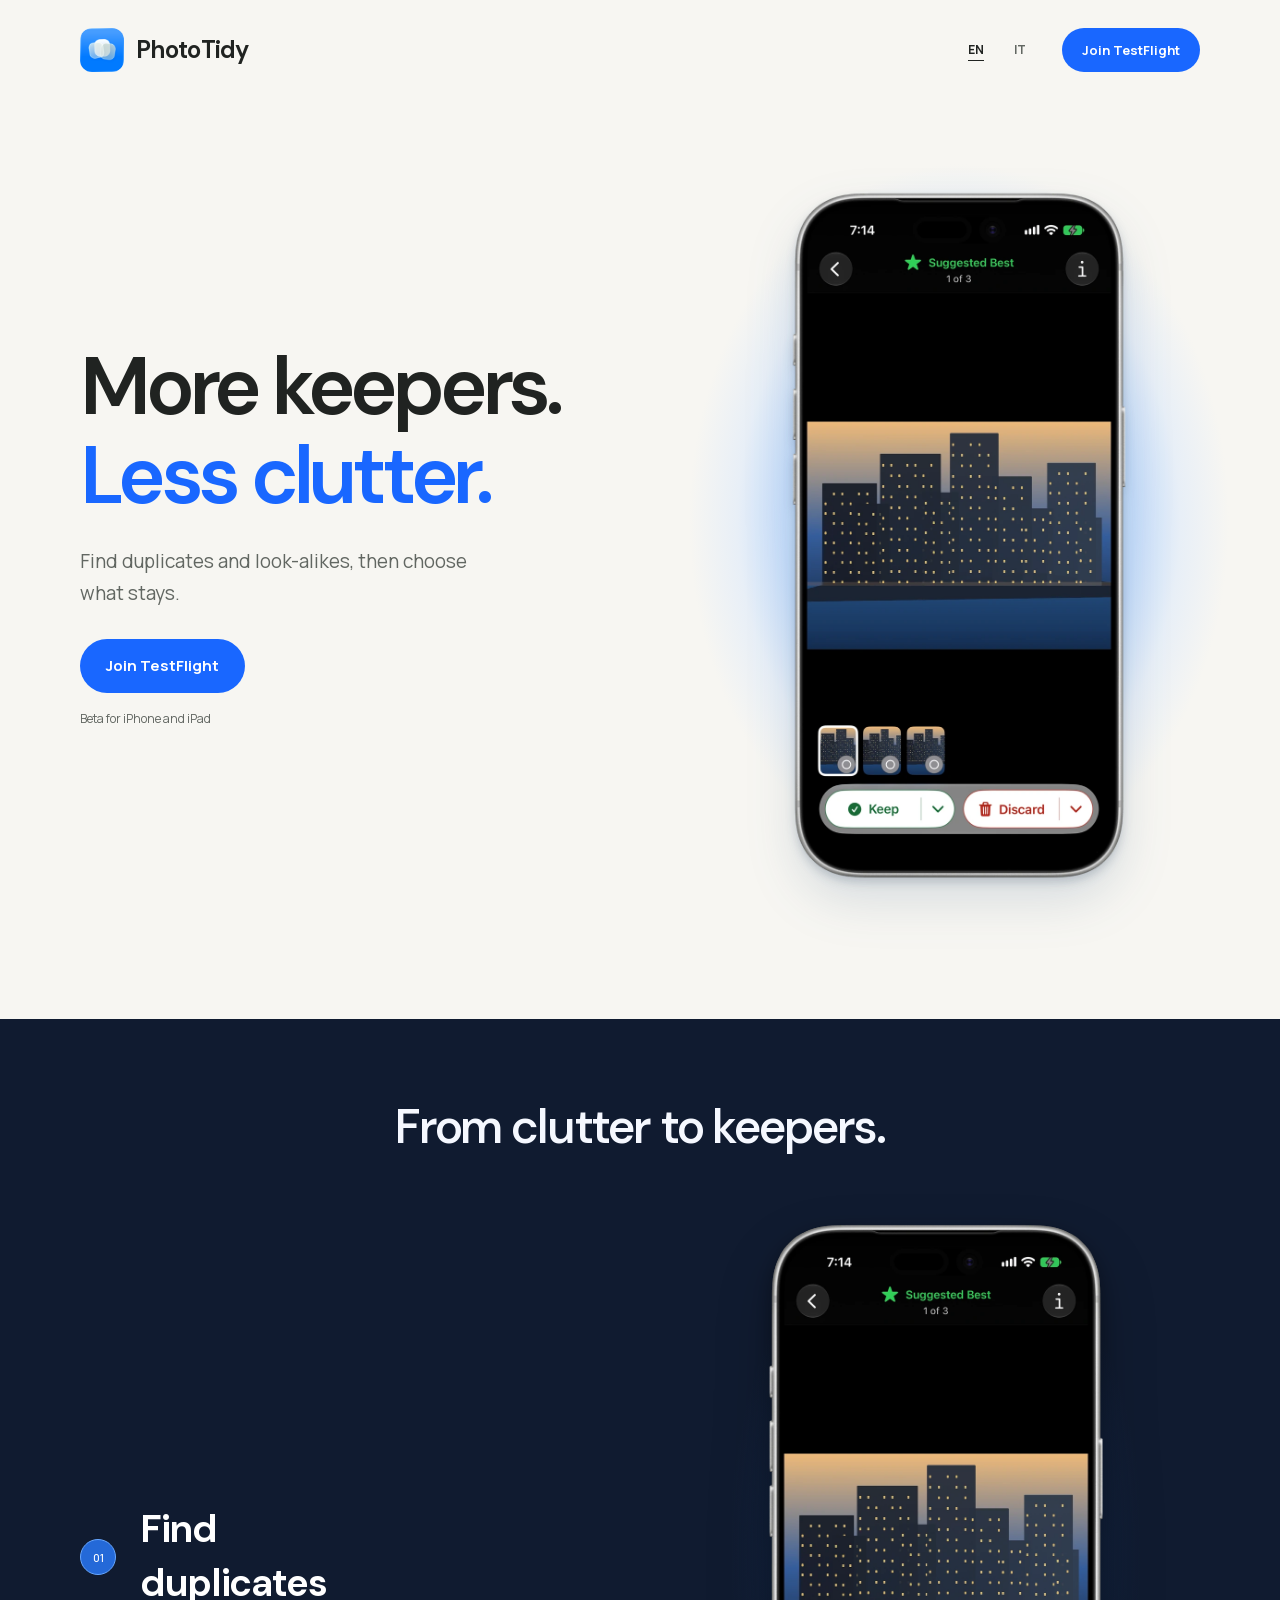
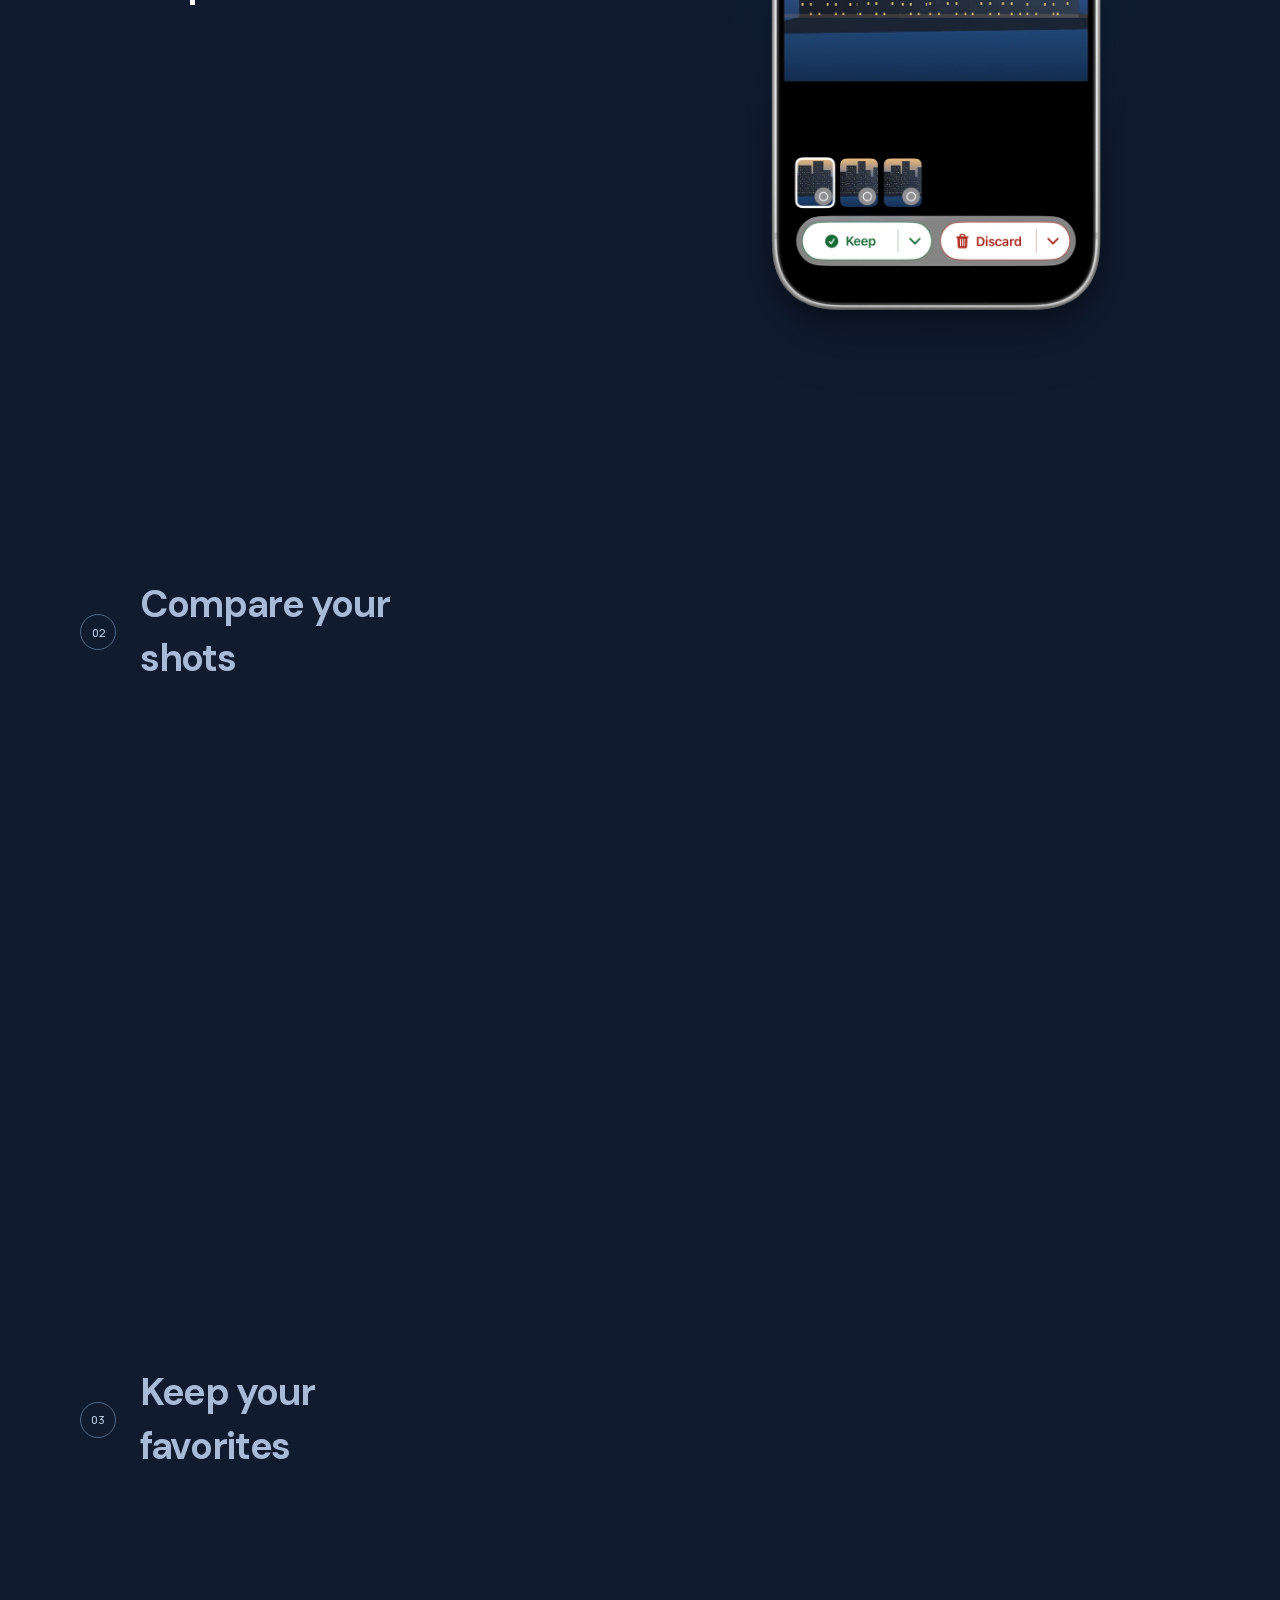
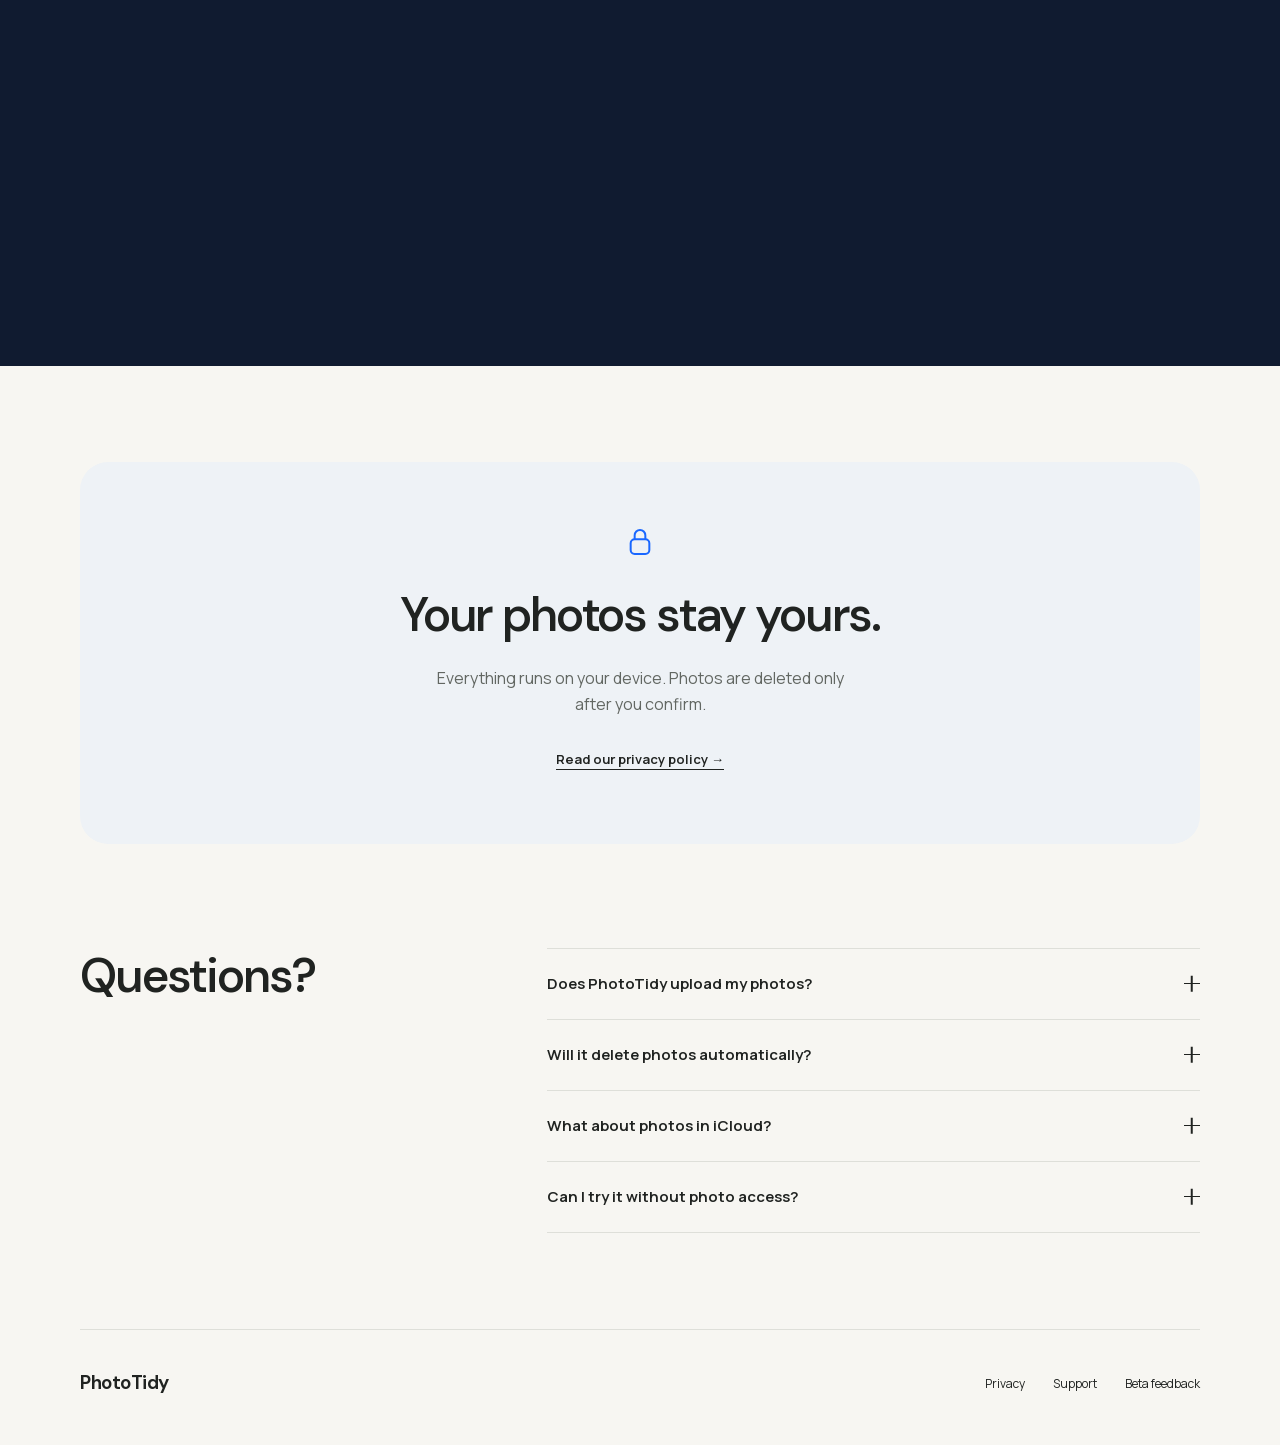
==== commit f8073478: "Give walkthrough badges more horizontal breathing room" ====
--- a/index.html
+++ b/index.html
@@ -21,7 +21,7 @@
   <link rel="apple-touch-icon" href="assets/app-icon.png">
   <link rel="preload" href="assets/fonts/dm-sans.woff2" as="font" type="font/woff2" crossorigin>
   <link rel="preload" href="assets/fonts/manrope.woff2" as="font" type="font/woff2" crossorigin>
-  <link rel="stylesheet" href="landing.css?v=20260906-depth">
+  <link rel="stylesheet" href="landing.css?v=20260906-spacing">
   <title>PhotoTidy — Private photo cleanup for iPhone</title>
 <script src="landing.js?v=20260906-depth" defer></script>
 </head>
--- a/landing.css
+++ b/landing.css
@@ -51,7 +51,7 @@
 .story-enhanced .steps figure{height:75svh;max-width:none;justify-content:center;align-items:start;opacity:1;transform:none;transition:none}
 .story-enhanced .steps figure:last-child{height:100svh}
 .story-enhanced .steps .device-stage{position:absolute;width:1px;height:1px;padding:0;overflow:hidden;clip-path:inset(50%);white-space:nowrap}
-.story-enhanced figcaption{justify-content:start;text-align:left;font-family:"DM Sans",sans-serif;font-size:clamp(28px,3vw,40px);letter-spacing:-.035em;color:#a8bad5;margin:0;transition:color 350ms}
+.story-enhanced figcaption{justify-content:start;gap:24px;text-align:left;font-family:"DM Sans",sans-serif;font-size:clamp(28px,3vw,40px);letter-spacing:-.035em;color:#a8bad5;margin:0;transition:color 350ms}
 .story-enhanced .is-current figcaption{color:#fff}
 .story-enhanced .is-current .step-number{color:#fff;background:#2469d8;border-color:#67a7ff}
 .story-enhanced .step-number{flex-basis:36px;height:36px;font-family:Manrope,sans-serif;letter-spacing:0;transition:background-color 350ms,border-color 350ms}
